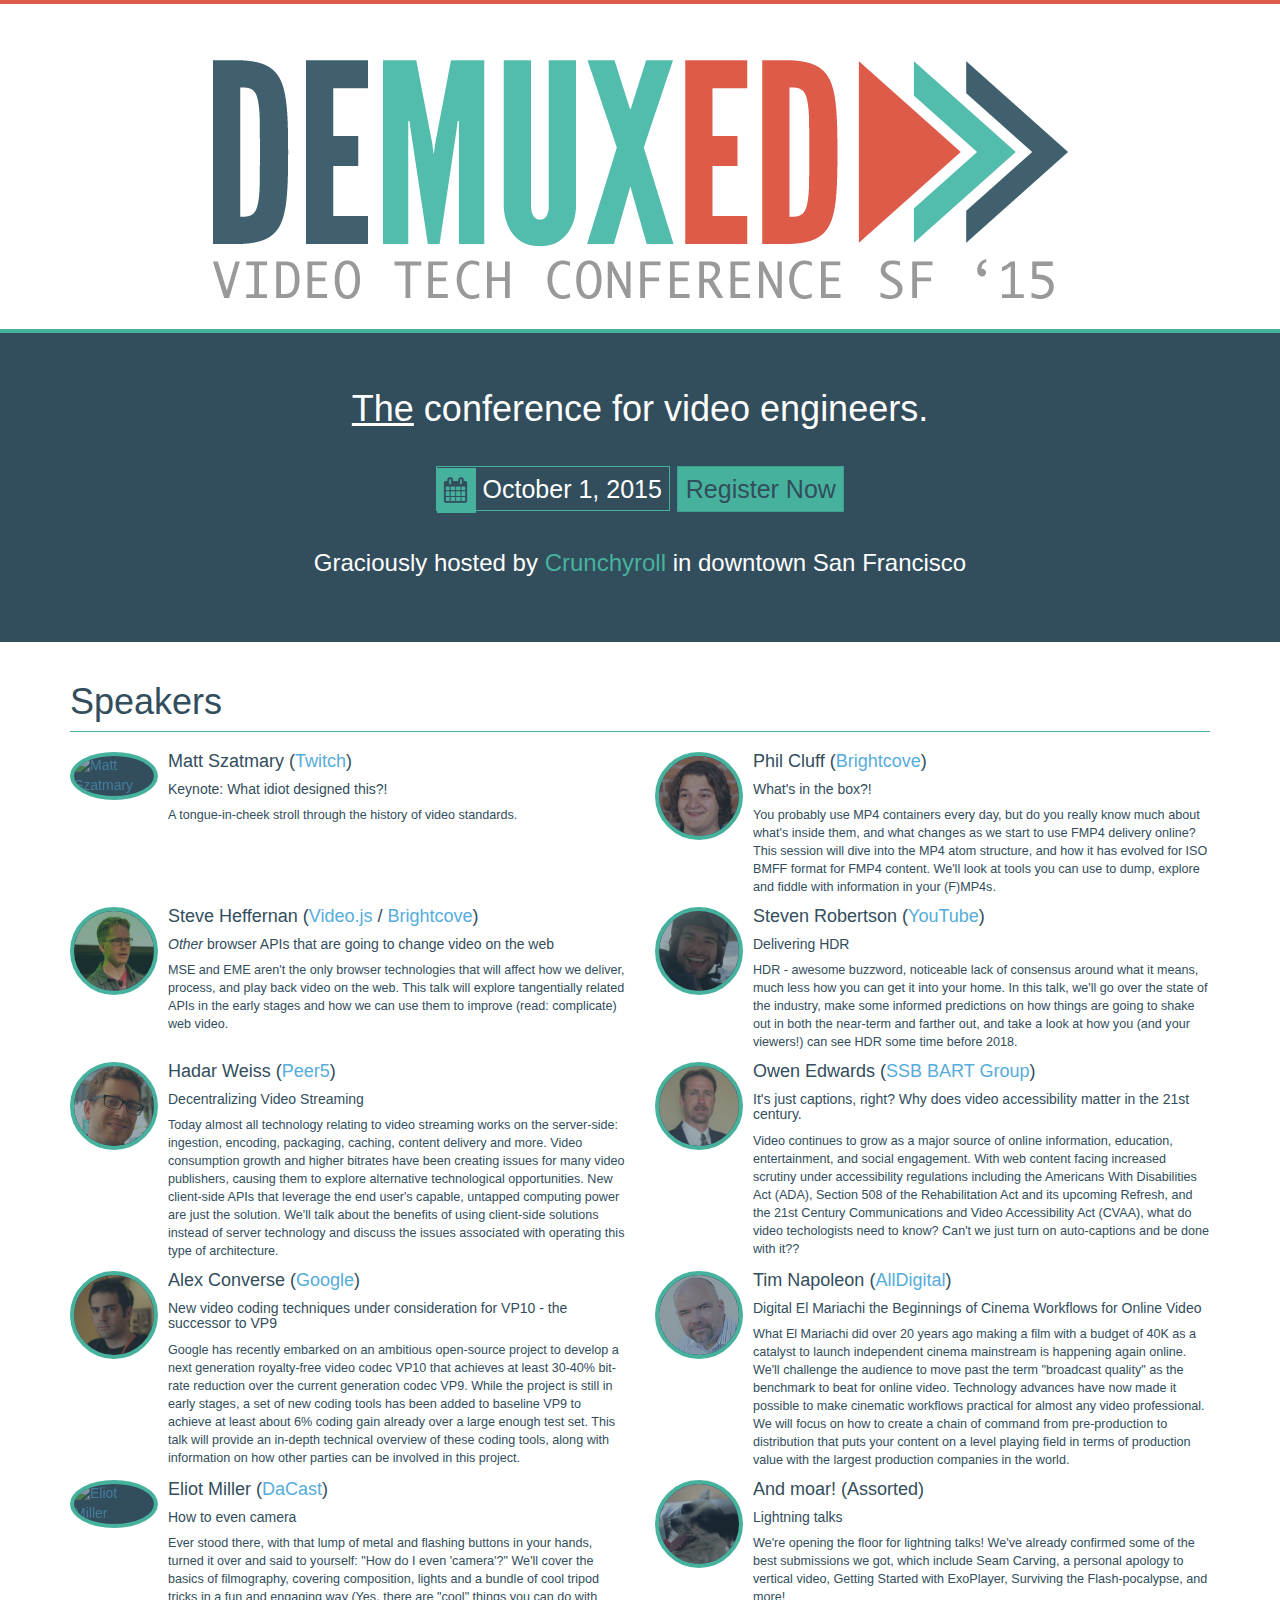
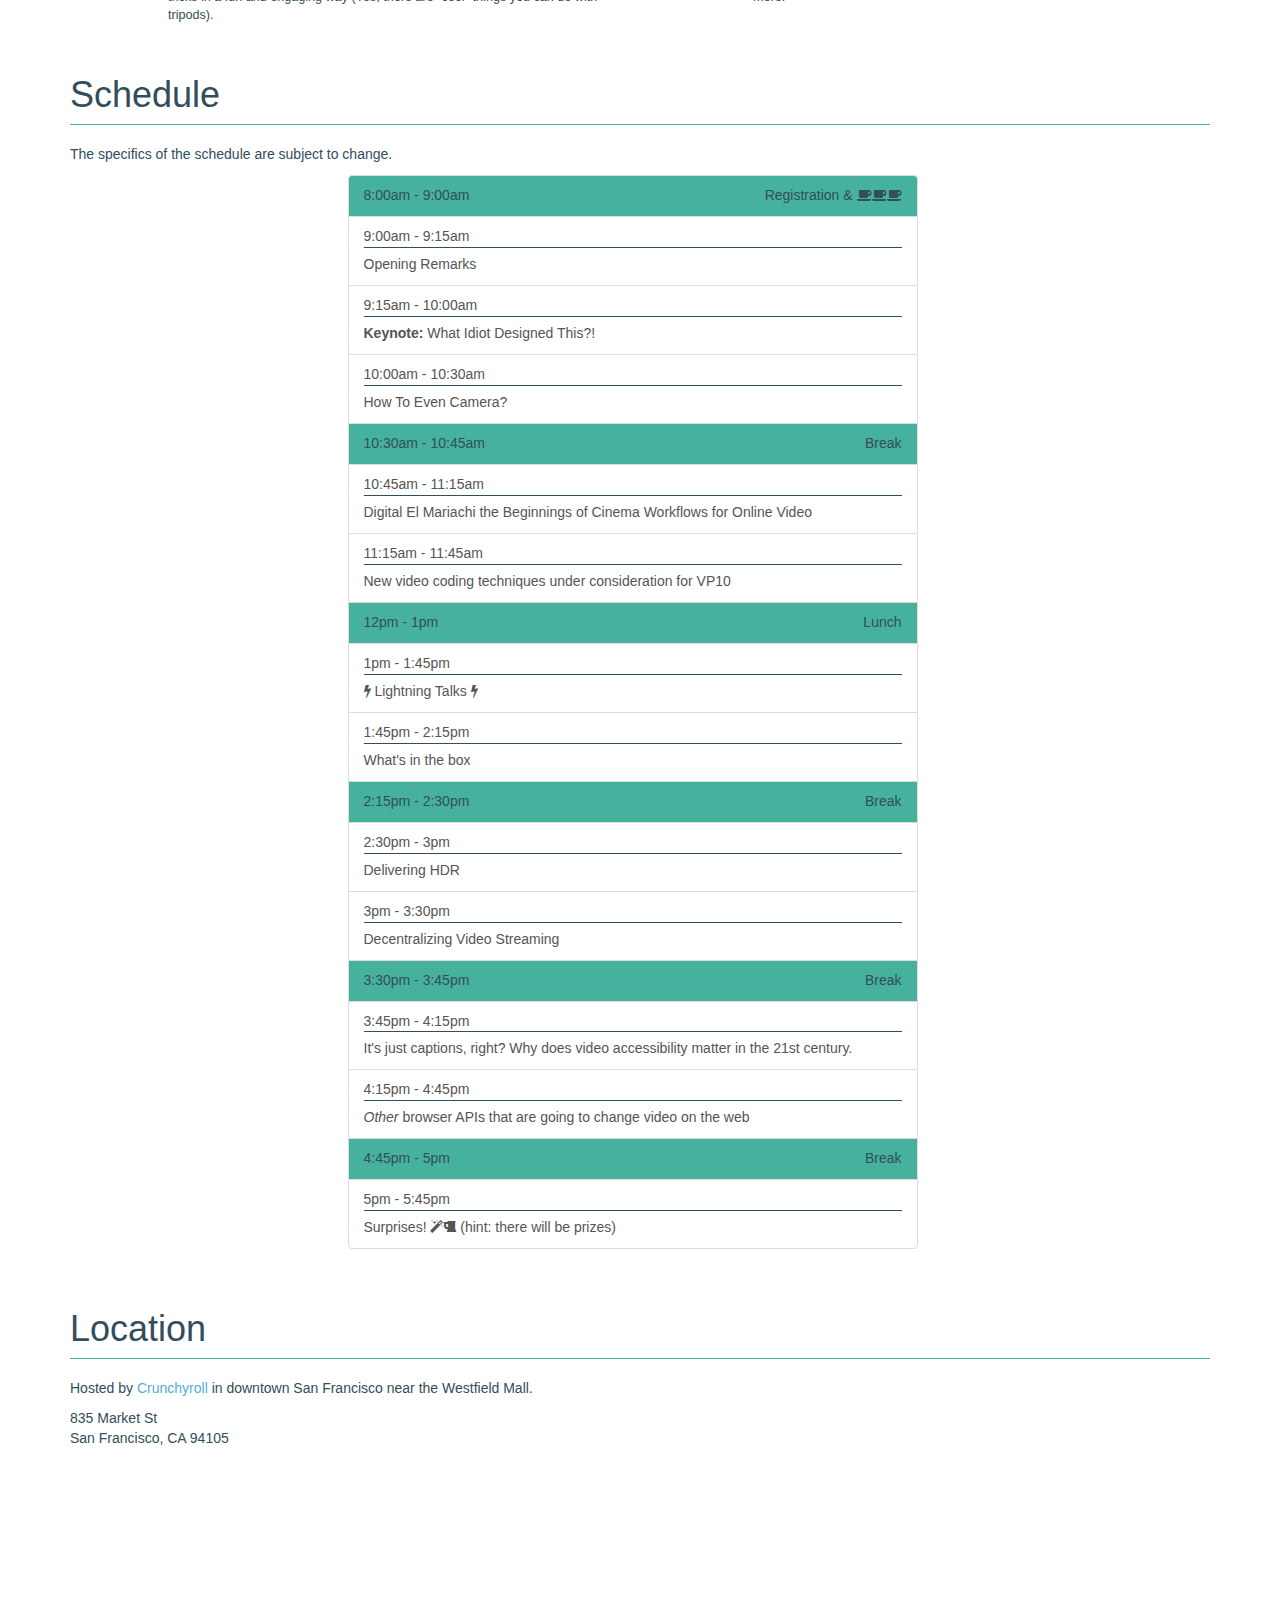
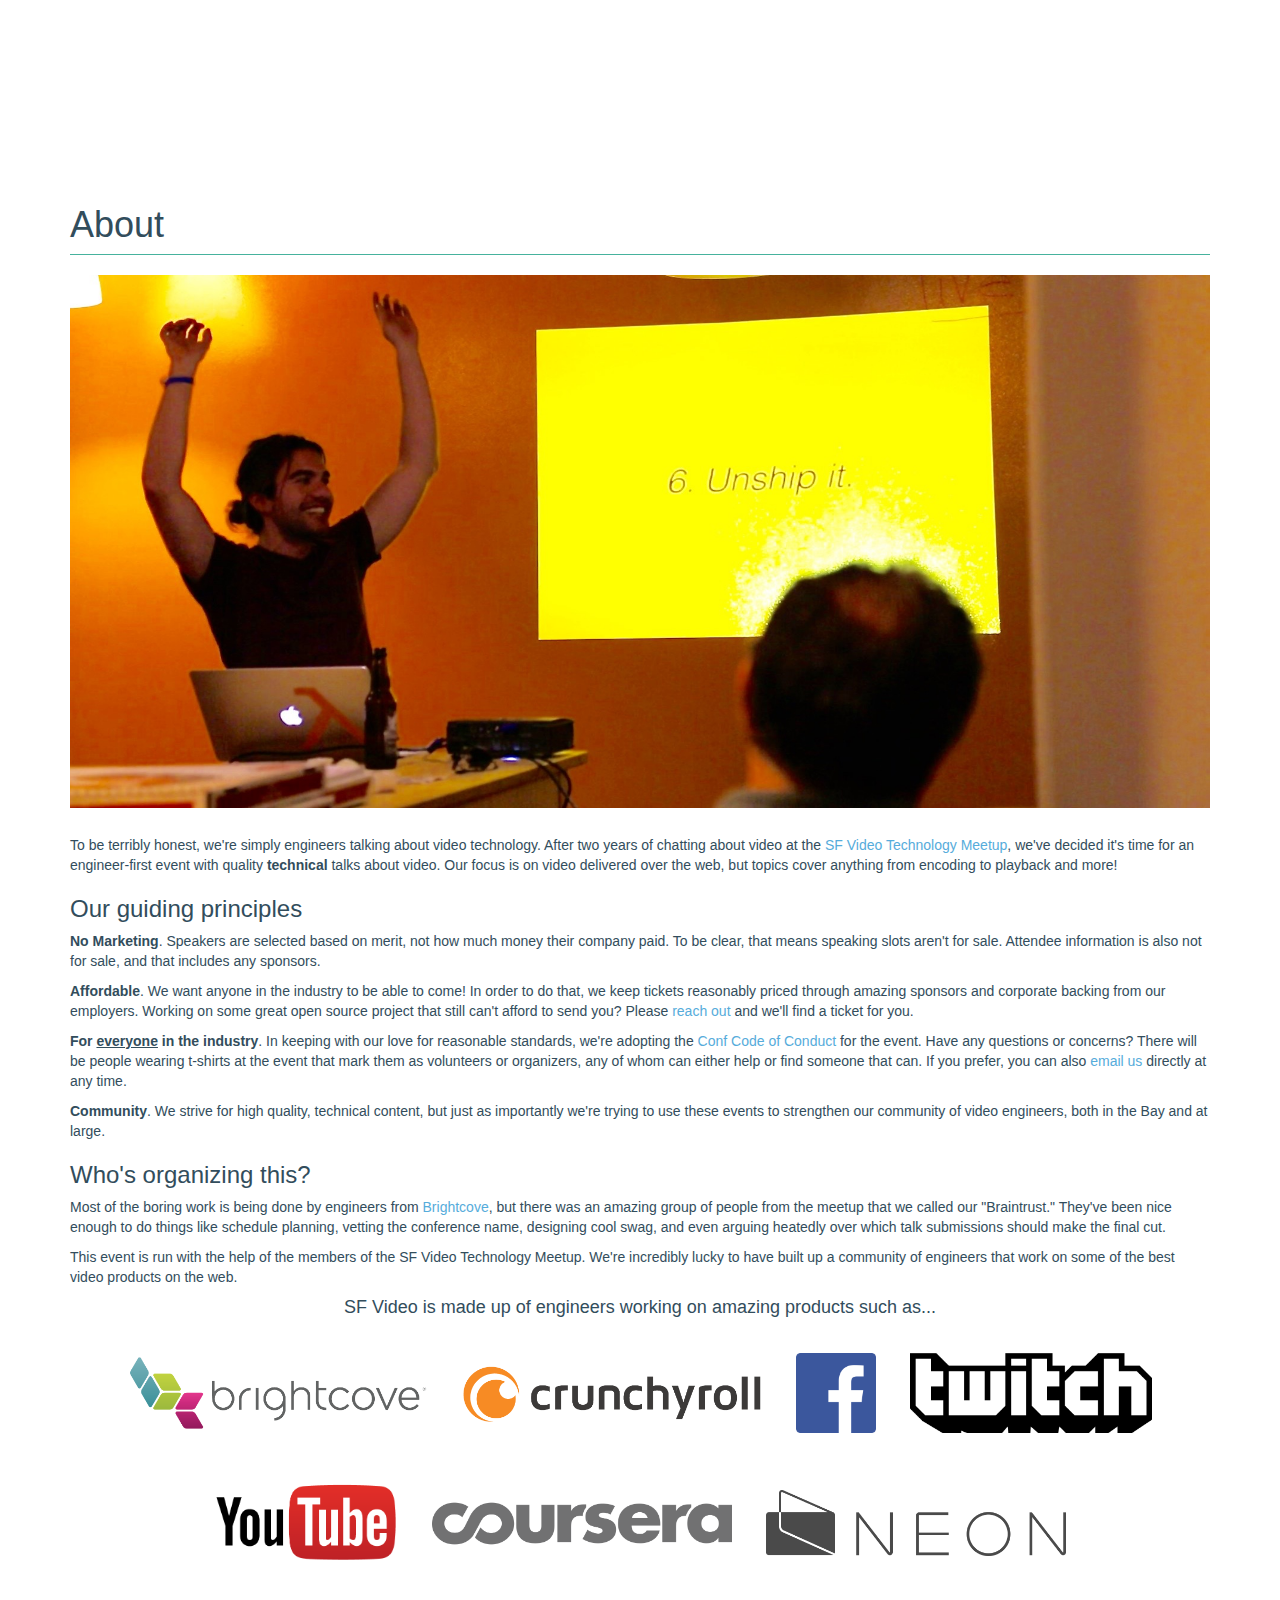
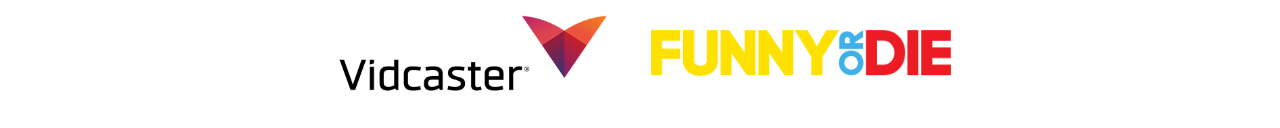
==== index.html @ fe765b7e "added a picture of Steve" ====
<!DOCTYPE html>
<html>
  <head>
    <title>Demuxed 2015</title>
    <meta name="viewport" content="width=device-width, initial-scale=1.0">
    <link rel="stylesheet" href="/css/main.css">
    <link rel="icon" type="image/png" href="/favicon.png">
  </head>
  <body>
    <header>
      <img src="/images/logo-big.png" class="logo" alt="Demuxed Logo">
    </header>

    <section class="register text-center">
  <h1><u>The</u> conference for video engineers.</h1>
  <h2>
    <span class="item-group"><i class="fa fa-calendar"></i> October 1, 2015</span>
    <a href="http://tickets.demuxed.com" parent="_blank" class="btn btn-success btn-lg">Register Now</a>
  </h2>
  <h3>Graciously hosted by <a href="http://crunchyroll.com" parent="_blank">Crunchyroll</a> in downtown San Francisco</h3>
</section>

<section id="speakers" class="container">
  <h1 class="page-header">Speakers</h1>

  <div class="row">
  <div class="col-lg-6">
    <div class="speaker media">
      <div class="media-left">
        <a href="https://twitter.com/MatthewSzatmary" class="speaker-img">
          <img class="media-object" src="http://www.gravatar.com/avatar/a561cd4d29738e18d9e565a6265d86ac" alt="Matt Szatmary">
        </a>
      </div>

      <div class="media-body">
        <h4 class="media-heading">Matt Szatmary (<a href="https://twitch.tv">Twitch</a>)</h4>
        <h5>Keynote: What idiot designed this?!</h5>
        <p>A tongue-in-cheek stroll through the history of video standards.</p>
      </div>
    </div>
  </div>

  <div class="col-lg-6">
    <div class="speaker media">
      <div class="media-left">
        <a href="https://twitter.com/geneticgenesis" class="speaker-img">
          <img class="media-object" src="/images/speakers/phil-cluff.jpg" alt="Phil Cluff">
        </a>
      </div>

      <div class="media-body">
        <h4 class="media-heading">Phil Cluff (<a href="https://brightcove.com">Brightcove</a>)</h4>
        <h5>What's in the box?!</h5>
        <p>You probably use MP4 containers every day, but do you really know much about what's inside them, and what changes as we start to use FMP4 delivery online? This session will dive into the MP4 atom structure, and how it has evolved for ISO BMFF format for FMP4 content. We'll look at tools you can use to dump, explore and fiddle with information in your (F)MP4s.</p>
      </div>
    </div>
  </div>
</div>

<div class="row">
  <div class="col-lg-6">
    <div class="speaker media">
      <div class="media-left">
        <a href="https://twitter.com/heff" class="speaker-img">
          <img class="media-object" src="/images/speakers/heff.jpg" width="80" height="auto" alt="Steve Heffernan">
        </a>
      </div>

      <div class="media-body">
        <h4 class="media-heading">Steve Heffernan (<a href="https://videojs.com">Video.js</a> / <a href="https://brightcove.com">Brightcove</a>)</h4>
        <h5><em>Other</em> browser APIs that are going to change video on the web</h5>
        <p>MSE and EME aren't the only browser technologies that will affect how we deliver, process, and play back video on the web. This talk will explore tangentially related APIs in the early stages and how we can use them to improve (read: complicate) web video.</p>
      </div>
    </div>
  </div>

  <div class="col-lg-6">
    <div class="speaker media">
      <div class="media-left">
        <a href="https://twitter.com/_srobertson" class="speaker-img">
          <img class="media-object" src="/images/speakers/steven-robertson.jpeg" width="80" height="auto" alt="Steve Robertson">
        </a>
      </div>

      <div class="media-body">
        <h4 class="media-heading">Steven Robertson (<a href="https://youtube.com">YouTube</a>)</h4>
        <h5>Delivering HDR</h5>
        <p>HDR - awesome buzzword, noticeable lack of consensus around what it means, much less how you can get it into your home. In this talk, we'll go over the state of the industry, make some informed predictions on how things are going to shake out in both the near-term and farther out, and take a look at how you (and your viewers!) can see HDR some time before 2018.</p>
      </div>
    </div>
  </div>
</div>

<div class="row">
  <div class="col-lg-6">
    <div class="speaker media">
      <div class="media-left">
        <a href="https://twitter.com/whadar" class="speaker-img">
          <img class="media-object" src="/images/speakers/hadar.png" width="80" height="auto" alt="Hadar Weiss">
        </a>
      </div>

      <div class="media-body">
        <h4 class="media-heading">Hadar Weiss (<a href="https://peer5.com">Peer5</a>)</h4>
        <h5>Decentralizing Video Streaming</h5>
        <p>Today almost all technology relating to video streaming works on the server-side: ingestion, encoding, packaging, caching, content delivery and more. Video consumption growth and higher bitrates have been creating issues for many video publishers, causing them to explore alternative technological opportunities. New client-side APIs that leverage the end user's capable, untapped computing power are just the solution. We'll talk about the benefits of using client-side solutions instead of server technology and discuss the issues associated with operating this type of architecture.</p>
      </div>
    </div>
  </div>

  <div class="col-lg-6">
    <div class="speaker media">
      <div class="media-left">
        <a href="#" class="speaker-img">
          <img class="media-object" src="/images/speakers/owen-edwards.jpg" width="80" height="auto" alt="Owen Edwards">
        </a>
      </div>

      <div class="media-body">
        <h4 class="media-heading">Owen Edwards (<a href="https://www.ssbbartgroup.com">SSB BART Group</a>)</h4>
        <h5>It's just captions, right? Why does video accessibility matter in the 21st century.</h5>
        <p>Video continues to grow as a major source of online information, education, entertainment, and social engagement. With web content facing increased scrutiny under accessibility regulations including the Americans With Disabilities Act (ADA), Section 508 of the Rehabilitation Act and its upcoming Refresh, and the 21st Century Communications and Video Accessibility Act (CVAA), what do video techologists need to know? Can't we just turn on auto-captions and be done with it??</p>
      </div>
    </div>
  </div>
</div>

<div class="row">
  <div class="col-lg-6">
    <div class="speaker media">
      <div class="media-left">
        <a href="https://twitter.com/spectralhole" class="speaker-img">
          <img class="media-object" src="/images/speakers/alex-converse.jpg" width="80" height="auto" alt="Alex Converse">
        </a>
      </div>

      <div class="media-body">
        <h4 class="media-heading">Alex Converse (<a href="https://dacast.com">Google</a>)</h4>
        <h5>New video coding techniques under consideration for VP10­ - the successor to VP9</h5>
        <p>Google has recently embarked on an ambitious open-source project to develop a next generation royalty-free video codec VP10 that achieves at least 30-40% bit-rate reduction over the current generation codec VP9. While the project is still in early stages, a set of new coding tools has been added to baseline VP9 to achieve at least about 6% coding gain already over a large enough test set. This talk will provide an in-depth technical overview of these coding tools, along with information on how other parties can be involved in this project.</p>
      </div>
    </div>
  </div>

  <div class="col-lg-6">
    <div class="speaker media">
      <div class="media-left">
        <a href="https://twitter.com/tnapoleon74" class="speaker-img">
          <img class="media-object" src="/images/speakers/tim-napolean.jpeg" width="80" height="auto" alt="Tim Napoleon">
        </a>
      </div>

      <div class="media-body">
        <h4 class="media-heading">Tim Napoleon (<a href="http://www.AllDigital.com" parent="_blank">AllDigital</a>)</h4>
        <h5>Digital El Mariachi the Beginnings of Cinema Workflows for Online Video</h5>
        <p>What El Mariachi did over 20 years ago making a film with a budget of 40K as a catalyst to launch independent cinema mainstream is happening again online. We'll challenge the audience to move past the term "broadcast quality" as the benchmark to beat for online video. Technology advances have now made it possible to make cinematic workflows practical for almost any video professional. We will focus on how to create a chain of command from pre-production to distribution that puts your content on a level playing field in terms of production value with the largest production companies in the world.</p>
      </div>
    </div>
  </div>
</div>

<div class="row">
  <div class="col-lg-6">
    <div class="speaker media">
      <div class="media-left">
        <a href="https://twitter.com/ToBeGosu_" class="speaker-img">
          <img class="media-object" src="http://www.gravatar.com/avatar/02a38167cd521ef1a96069dc17d67fa7" width="80" height="auto" alt="Eliot Miller">
        </a>
      </div>

      <div class="media-body">
        <h4 class="media-heading">Eliot Miller (<a href="https://dacast.com">DaCast</a>)</h4>
        <h5>How to even camera</h5>
        <p>Ever stood there, with that lump of metal and flashing buttons in your hands, turned it over and said to yourself: "How do I even 'camera'?" We'll cover the basics of filmography, covering composition, lights and a bundle of cool tripod tricks in a fun and engaging way (Yes, there are "cool" things you can do with tripods).</p>
      </div>
    </div>
  </div>

  <div class="col-lg-6">
    <div class="speaker media">
      <div class="media-left">
        <a href="#" class="speaker-img">
          <img class="media-object" src="/images/speakers/puppy.jpg" width="80" height="auto" alt="Assorted Speakers">
        </a>
      </div>

      <div class="media-body">
        <h4 class="media-heading">And moar! (Assorted)</h4>
        <h5>Lightning talks</h5>
        <p>We're opening the floor for lightning talks! We've already confirmed some of the best submissions we got, which include Seam Carving, a personal apology to vertical video, Getting Started with ExoPlayer, Surviving the Flash-pocalypse, and more!</p>
      </div>
    </div>
  </div>
</div>

</section>

<section id="schedule" class="container">
  <h1 class="page-header">Schedule</h1>
  <p>The specifics of the schedule are subject to change.</p>

  <div class="row">
  <div class="col-md-offset-3 col-md-6 list-group track-schedule">
    <a href="#" class="list-group-item break">
      8:00am - 9:00am <span class="pull-right">Registration &amp; <i class="fa fa-coffee"></i><i class="fa fa-coffee"></i><i class="fa fa-coffee"></i>
    </span></a>
    <a href="#" class="list-group-item">
      <span class="list-header">9:00am - 9:15am</span>
      Opening Remarks
    </a>
    <a href="#" class="list-group-item">
      <span class="list-header">9:15am - 10:00am</span>
      <strong>Keynote:</strong> What Idiot Designed This?!
    </a>
    <a href="#" class="list-group-item">
      <span class="list-header">10:00am - 10:30am</span>
      How To Even Camera?
    </a>
    <a href="#" class="list-group-item break">
      10:30am - 10:45am <span class="pull-right">Break</span>
    </a>
    <a href="#" class="list-group-item">
      <span class="list-header">10:45am - 11:15am</span>
      Digital El Mariachi the Beginnings of Cinema Workflows for Online Video
    </a>
    <a href="#" class="list-group-item">
      <span class="list-header">11:15am - 11:45am</span>
      New video coding techniques under consideration for VP10
    </a>

    <a href="#" class="list-group-item break">
      12pm - 1pm <span class="pull-right">Lunch</span>
    </a>

    <a href="#" class="list-group-item">
      <span class="list-header">1pm - 1:45pm</span>
      <i class="fa fa-bolt"></i> Lightning Talks <i class="fa fa-bolt"></i>
    </a>
    <a href="#" class="list-group-item">
      <span class="list-header">1:45pm - 2:15pm</span>
      What's in the box
    </a>

    <a href="#" class="list-group-item break">
      2:15pm - 2:30pm <span class="pull-right">Break</span>
    </a>

    <a href="#" class="list-group-item">
      <span class="list-header">2:30pm - 3pm</span>
      Delivering HDR
    </a>
    <a href="#" class="list-group-item">
      <span class="list-header">3pm - 3:30pm</span>
      Decentralizing Video Streaming
    </a>

    <a href="#" class="list-group-item break">
      3:30pm - 3:45pm <span class="pull-right">Break</span>
    </a>

    <a href="#" class="list-group-item">
      <span class="list-header">3:45pm - 4:15pm</span>
      It's just captions, right? Why does video accessibility matter in the 21st century.
    </a>
    <a href="#" class="list-group-item">
      <span class="list-header">4:15pm - 4:45pm</span>
      <em>Other</em> browser APIs that are going to change video on the web
    </a>

    <a href="#" class="list-group-item break">
      4:45pm - 5pm <span class="pull-right">Break</span>
    </a>

    <a href="#" class="list-group-item">
      <span class="list-header">5pm - 5:45pm</span>
      Surprises! <i class="fa fa-magic"></i><i class="fa fa-beer"></i> (hint: there will be prizes)
    </a>
  </div>
</div>

</section>

<section id="location" class="container">
  <h1 class="page-header">Location</h1>

  <p>Hosted by <a href="http://crunchyroll.com" parent="_blank">Crunchyroll</a> in downtown San Francisco near the Westfield Mall.</p>

  <p>
    835 Market St<br>
    San Francisco, CA 94105
  </p>

  <iframe src="https://www.google.com/maps/embed?pb=!1m18!1m12!1m3!1d1576.6070301129669!2d-122.40650880000001!3d37.78502290000001!2m3!1f0!2f0!3f0!3m2!1i1024!2i768!4f13.1!3m3!1m2!1s0x808580860f9329c5%3A0xcae9793af1a4c580!2s835+Market+St%2C+San+Francisco%2C+CA+94103!5e0!3m2!1sen!2sus!4v1438547604126" width="100%" height="300" frameborder="0" style="border:0" allowfullscreen></iframe>
</section>

<section id="about" class="container">
  <h1 class="page-header">About</h1>
	<img src="images/steve-talk.jpg" style="width: 100%; margin-bottom: 2em">
  <p>
    To be terribly honest, we're simply engineers talking about video technology. After two years of chatting about video at the
    <a href="http://sfvideo.org" parent="_blank">SF Video Technology Meetup</a>, we've decided it's time for an engineer-first
    event with quality <strong>technical</strong> talks about video. Our focus is on video delivered over the web, but topics
    cover anything from encoding to playback and more!
  </p>

  <h3>Our guiding principles</h3>
  <p>
    <strong>No Marketing</strong>. Speakers are selected based on merit, not how much money their company paid. To be clear, that means speaking slots aren't
    for sale. Attendee information is also not for sale, and that includes any sponsors.
  </p>

  <p>
    <strong>Affordable</strong>. We want anyone in the industry to be able to come! In order to do that, we keep tickets reasonably priced through amazing
    sponsors and corporate backing from our employers. Working on some great open source project that still can't afford to send you?
    Please <a href="mailto:sfvidtech@gmail.com">reach out</a> and we'll find a ticket for you.
  </p>

  <p>
    <strong>For <u>everyone</u> in the industry</strong>. In keeping with our love for reasonable standards, we're adopting the
    <a href="http://confcodeofconduct.com/" parent="_blank">Conf Code of Conduct</a> for the event. Have any questions or concerns? There will be people wearing t-shirts at the event that mark them as
    volunteers or organizers, any of whom can either help or find someone that can. If you prefer, you can also <a href="mailto:info@demuxed.com">email us</a> directly at any time.
  </p>

  <p>
    <strong>Community</strong>. We strive for high quality, technical content, but just as importantly we're trying to use these
    events to strengthen our community of video engineers, both in the Bay and at large.
  </p>

  <h3>Who's organizing this?</h3>
  <p>
    Most of the boring work is being done by engineers from <a href="http://brightcove.com" parent="_blank">Brightcove</a>, but there was an amazing group of people
    from the meetup that we called our "Braintrust." They've been nice enough to do things like schedule planning, vetting the conference name, designing cool swag,
    and even arguing heatedly over which talk submissions should make the final cut.
  </p>

  <p>
    This event is run with the help of the members of the SF Video Technology Meetup. We're incredibly lucky to have built up a community of engineers
    that work on some of the best video products on the web.

    <h4 class="text-center">SF Video is made up of engineers working on amazing products such as...</h4>

    <ul class="contributor-logos">
  <li><a href="http://www.brightcove.com" parent="_blank"><img src="/images/brightcove.png" alt="Brightcove"></a></li>
  <li><a href="http://www.crunchyroll.com" parent="_blank"><img src="/images/crunchyroll.png" alt="Crunchyroll"></a></li>
  <li><a href="http://www.facebook.com" parent="_blank"><img src="/images/facebook.png" alt="Facebook"></a></li>
  <li><a href="http://www.twitch.tv" parent="_blank"><img src="/images/twitch.png" alt="Twitch"></a></li>
  <li><a href="http://www.youtube.com" parent="_blank"><img src="/images/youtube.png" alt="YouTube"></a></li>
  <li><a href="http://www.coursera.org" parent="_blank"><img src="/images/coursera.png" alt="Coursera"></a></li>
  <li><a href="http://www.neon-lab.com" parent="_blank"><img src="/images/neon.png" alt="Neon"></a></li>
  <li><a href="http://www.vidcaster.com" parent="_blank"><img src="/images/vidcaster.png" alt="Vidcaster"></a></li>
  <li><a href="http://www.funnyordie.com" parent="_blank"><img src="/images/funnyordie.png" alt="FunnyOrDie"></a></li>
</ul>

  </p>
</section>

    <footer></footer>

    <script src="/js/app.js"></script>
    <script>
      (function(i,s,o,g,r,a,m){i['GoogleAnalyticsObject']=r;i[r]=i[r]||function(){
      (i[r].q=i[r].q||[]).push(arguments)},i[r].l=1*new Date();a=s.createElement(o),
      m=s.getElementsByTagName(o)[0];a.async=1;a.src=g;m.parentNode.insertBefore(a,m)
      })(window,document,'script','//www.google-analytics.com/analytics.js','ga');

      ga('create', 'UA-65945120-1', 'auto');
      ga('send', 'pageview');
    </script>
  </body>
</html>
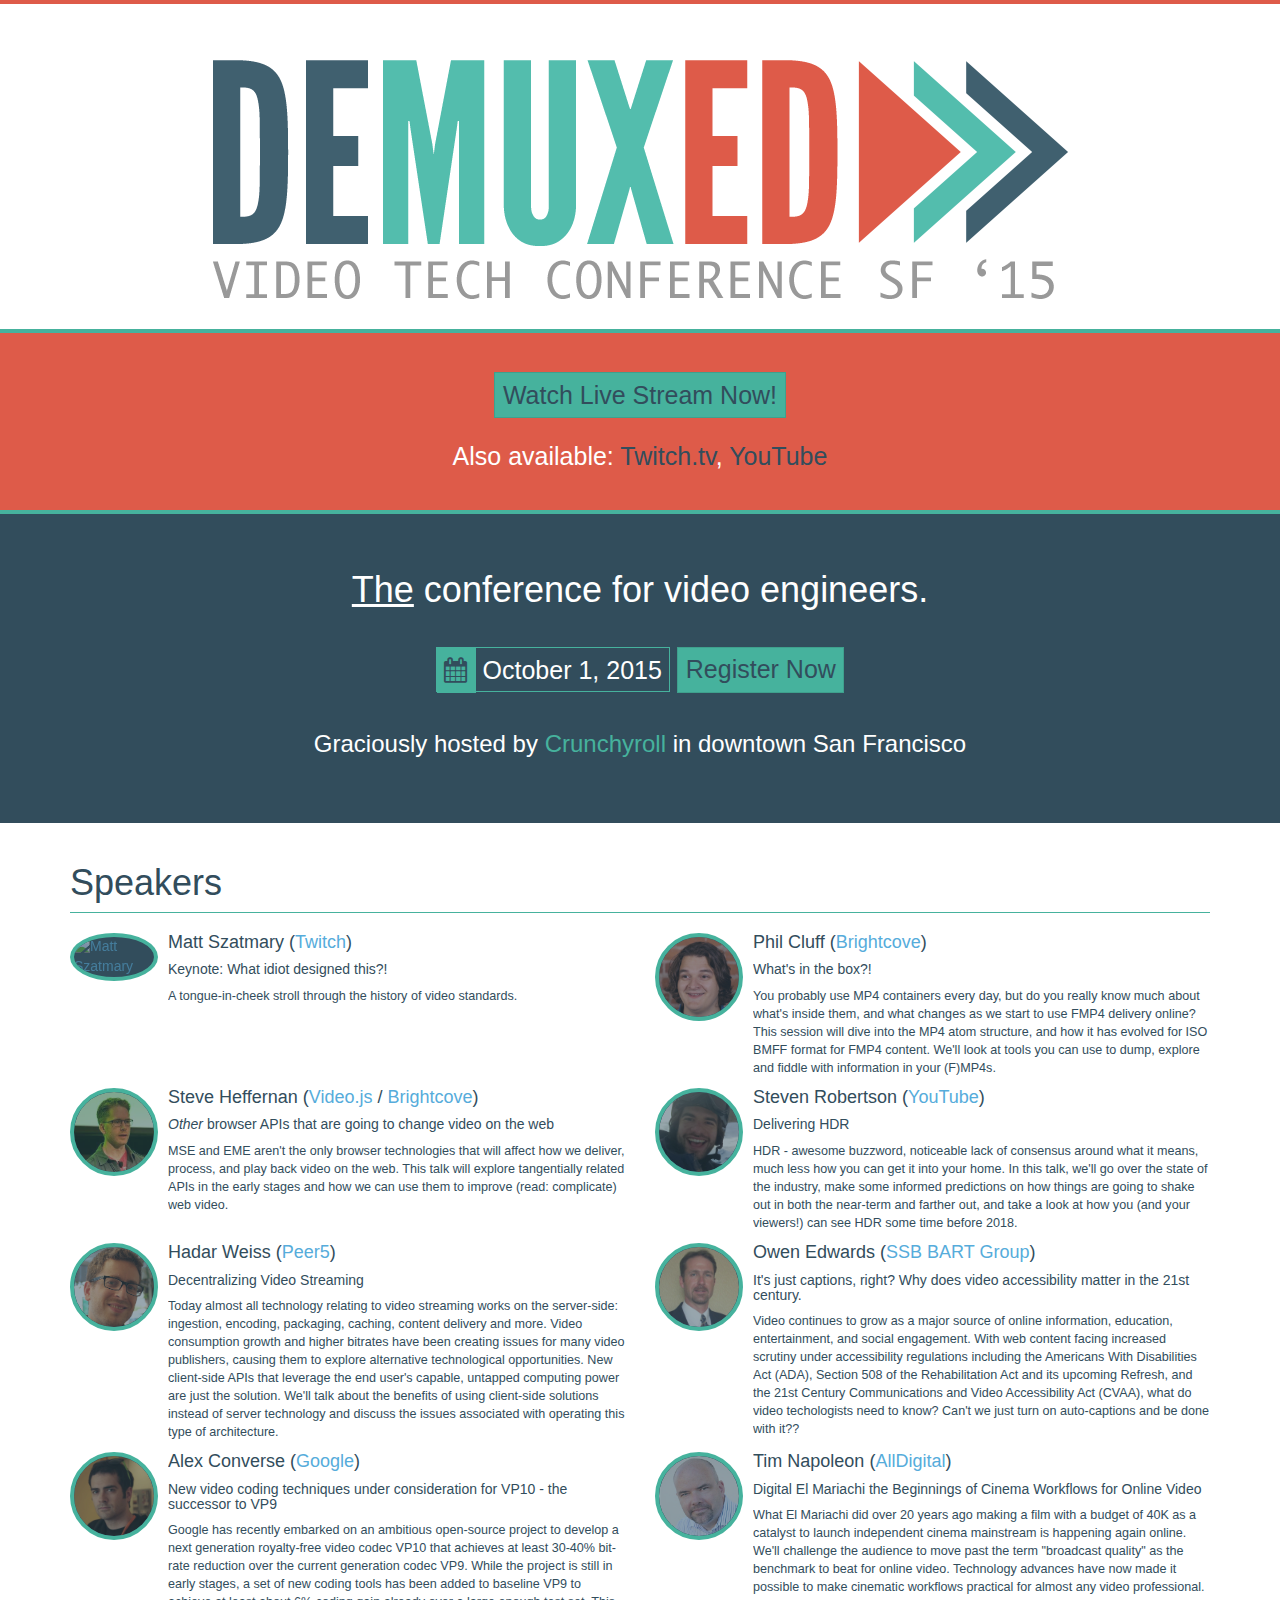
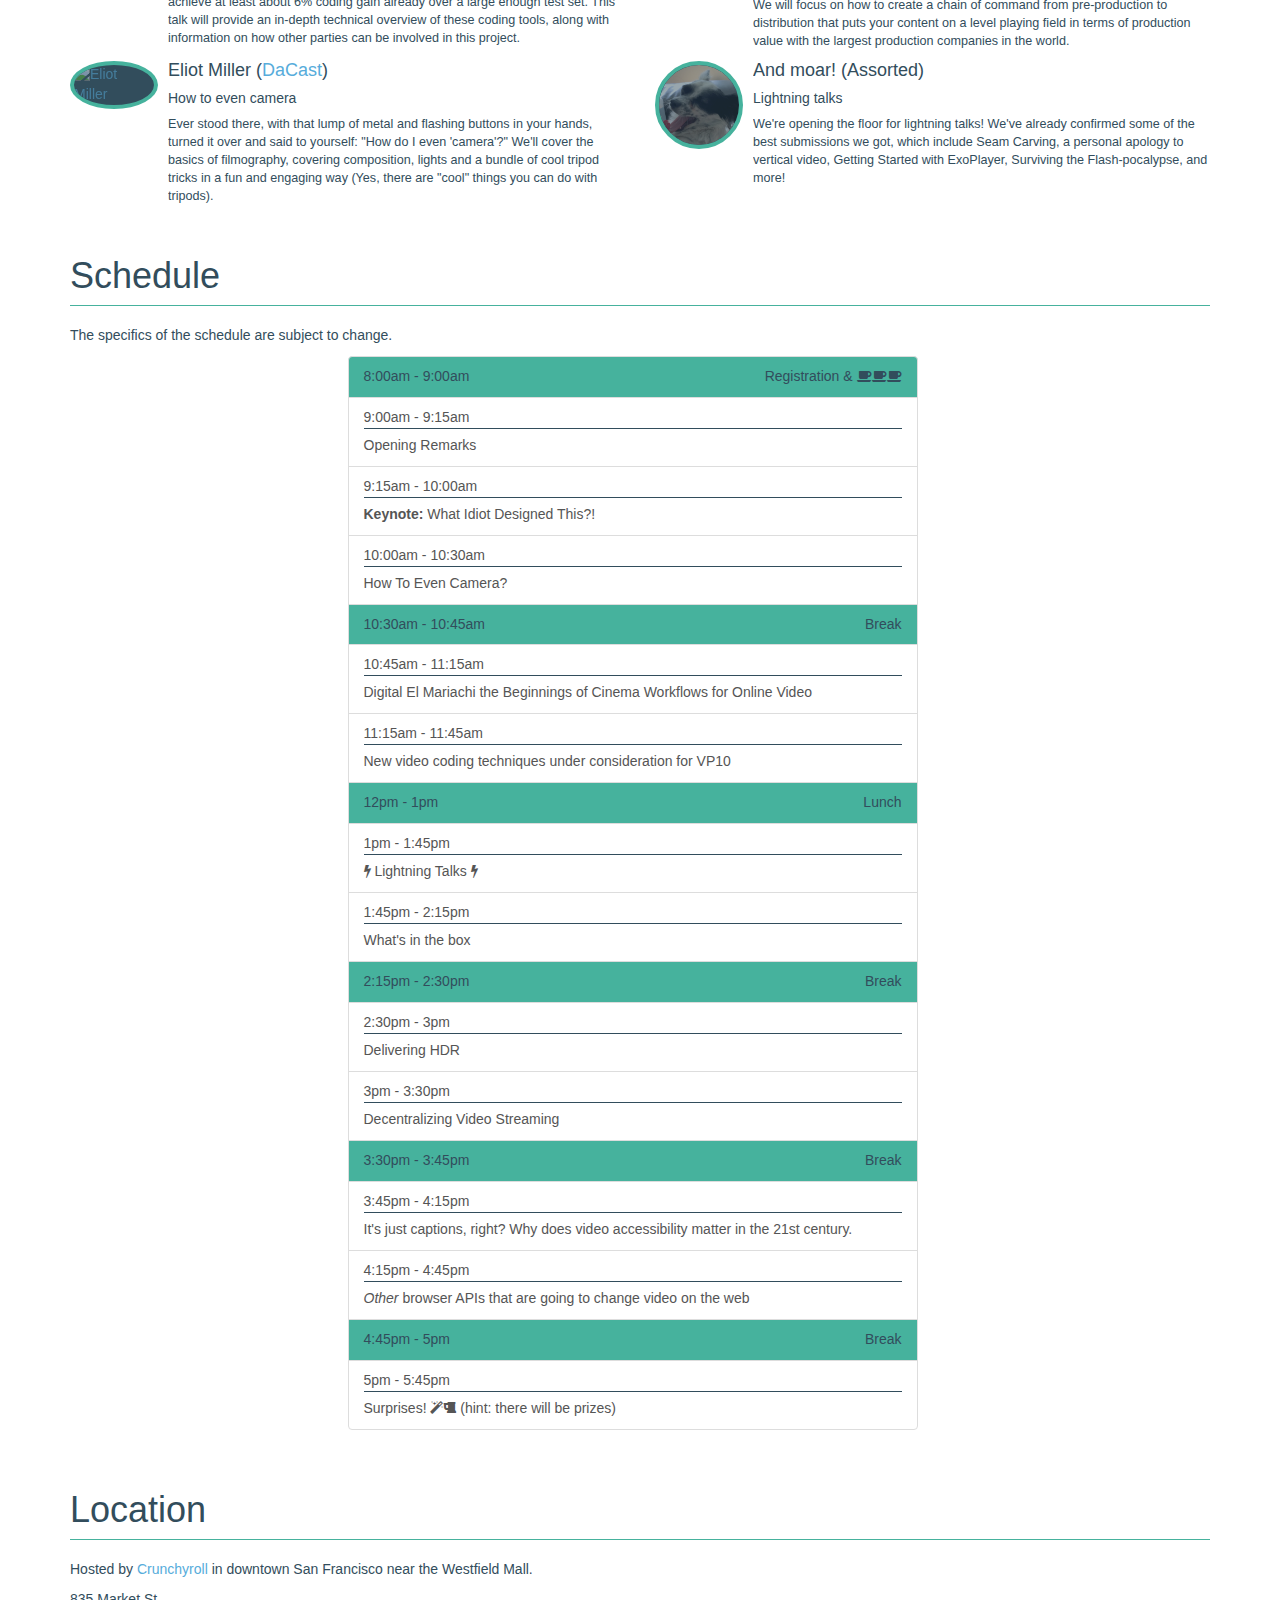
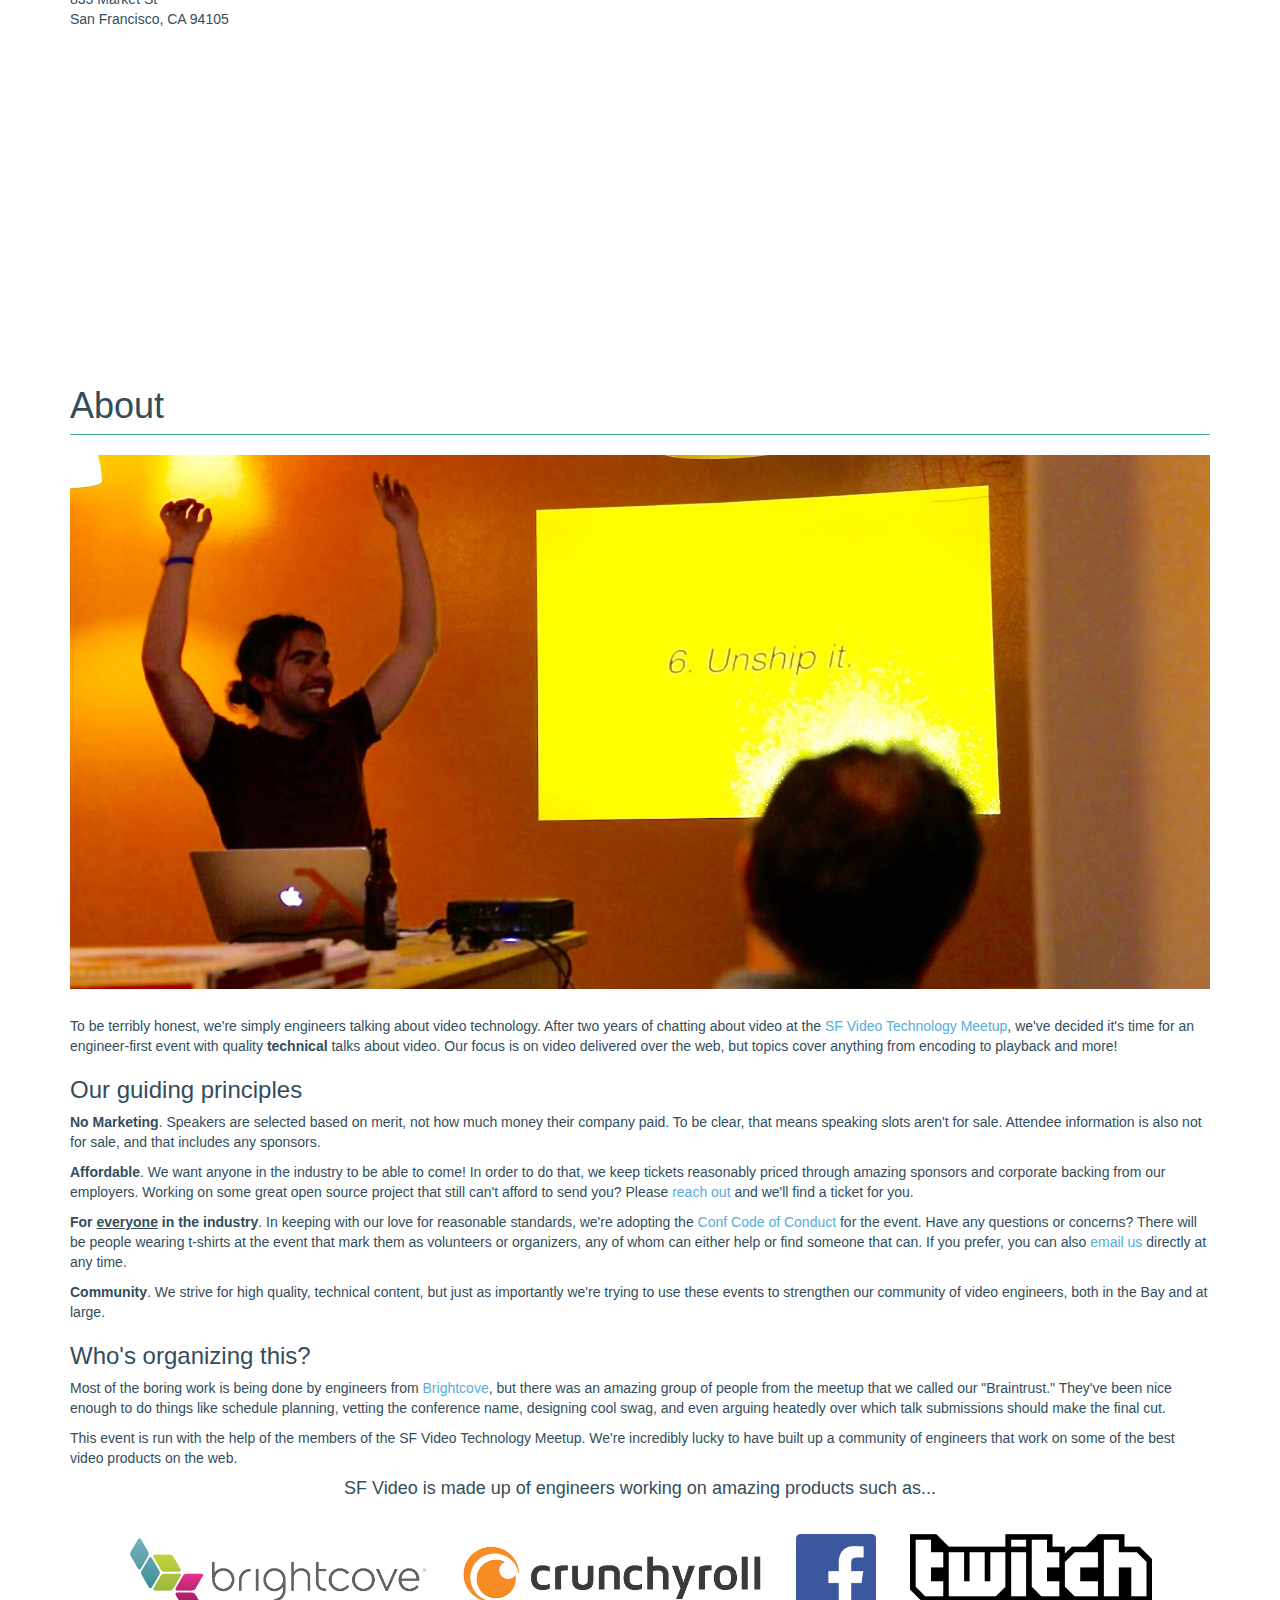
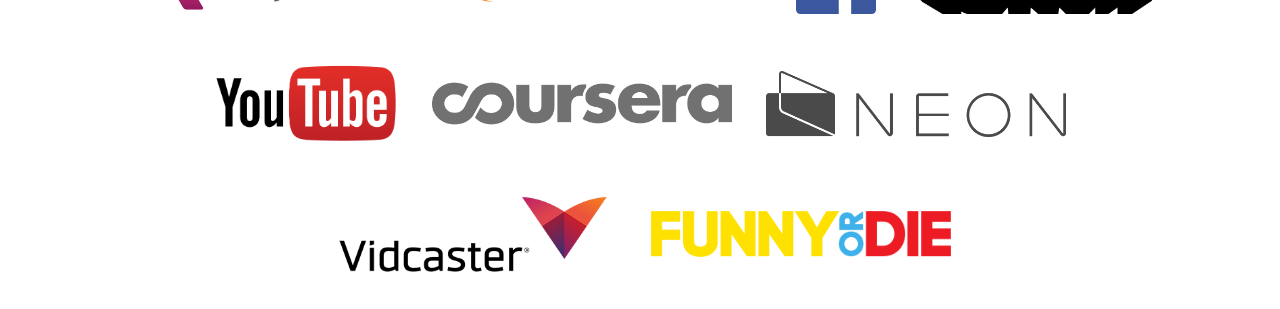
==== commit 884f15b8: "built site" ====
--- a/index.html
+++ b/index.html
@@ -3,6 +3,7 @@
   <head>
     <title>Demuxed 2015</title>
     <meta name="viewport" content="width=device-width, initial-scale=1.0">
+    <meta charset="utf-8">
     <link rel="stylesheet" href="/css/main.css">
     <link rel="icon" type="image/png" href="/favicon.png">
   </head>
@@ -11,7 +12,17 @@
       <img src="/images/logo-big.png" class="logo" alt="Demuxed Logo">
     </header>
 
-    <section class="register text-center">
+    <section class="live text-center hidden">
+  <h2>
+    <a href="live.html" parent="_blank" class="btn btn-success btn-lg">Watch Live Stream Now!</a>
+  </h2>
+  <h2>
+    Also available: <a href="https://twitch.tv/demuxed" parent="_blank" class="link">Twitch.tv</a>, <a href="youtube.com" parent="_blank" class="link">YouTube</a>
+  </h2>
+</section>
+
+
+<section class="register text-center">
   <h1><u>The</u> conference for video engineers.</h1>
   <h2>
     <span class="item-group"><i class="fa fa-calendar"></i> October 1, 2015</span>
@@ -135,7 +146,7 @@
       </div>
 
       <div class="media-body">
-        <h4 class="media-heading">Alex Converse (<a href="https://dacast.com">Google</a>)</h4>
+        <h4 class="media-heading">Alex Converse (<a href="https://google.com">Google</a>)</h4>
         <h5>New video coding techniques under consideration for VP10­ - the successor to VP9</h5>
         <p>Google has recently embarked on an ambitious open-source project to develop a next generation royalty-free video codec VP10 that achieves at least 30-40% bit-rate reduction over the current generation codec VP9. While the project is still in early stages, a set of new coding tools has been added to baseline VP9 to achieve at least about 6% coding gain already over a large enough test set. This talk will provide an in-depth technical overview of these coding tools, along with information on how other parties can be involved in this project.</p>
       </div>
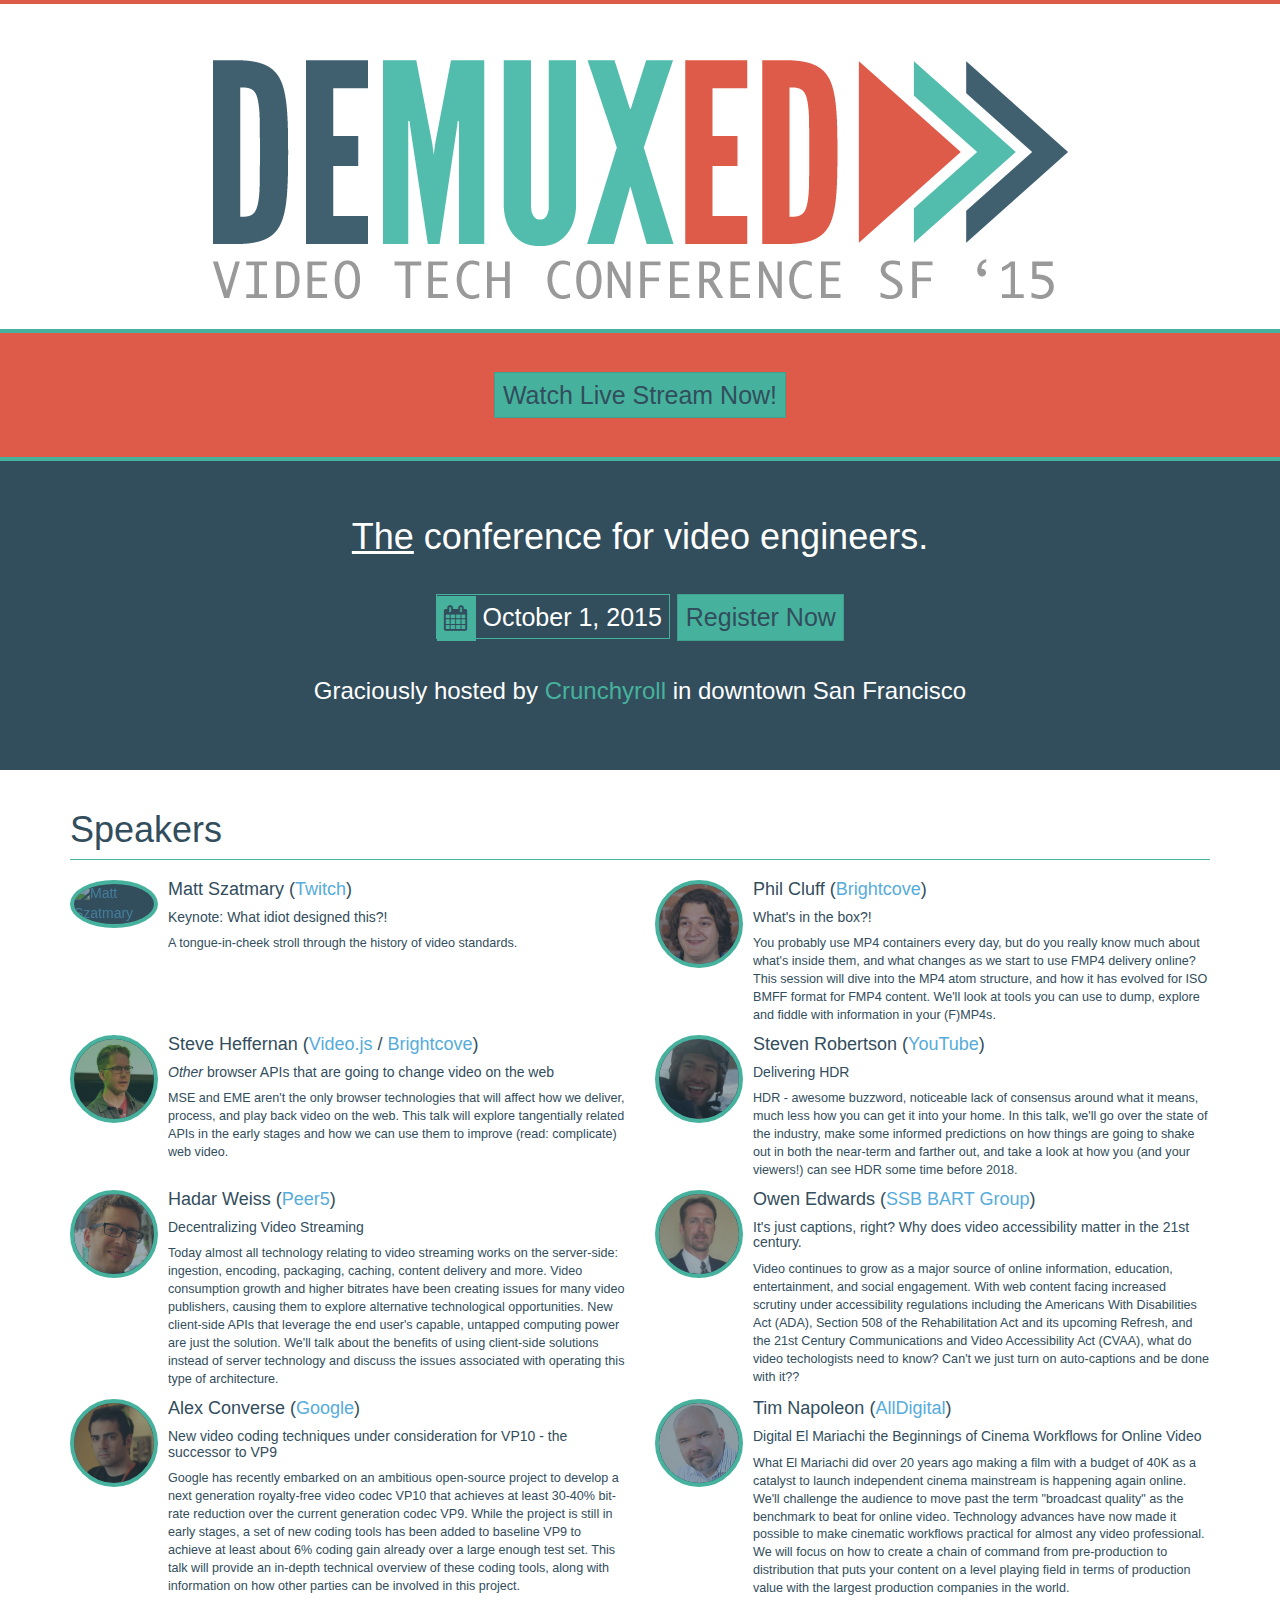
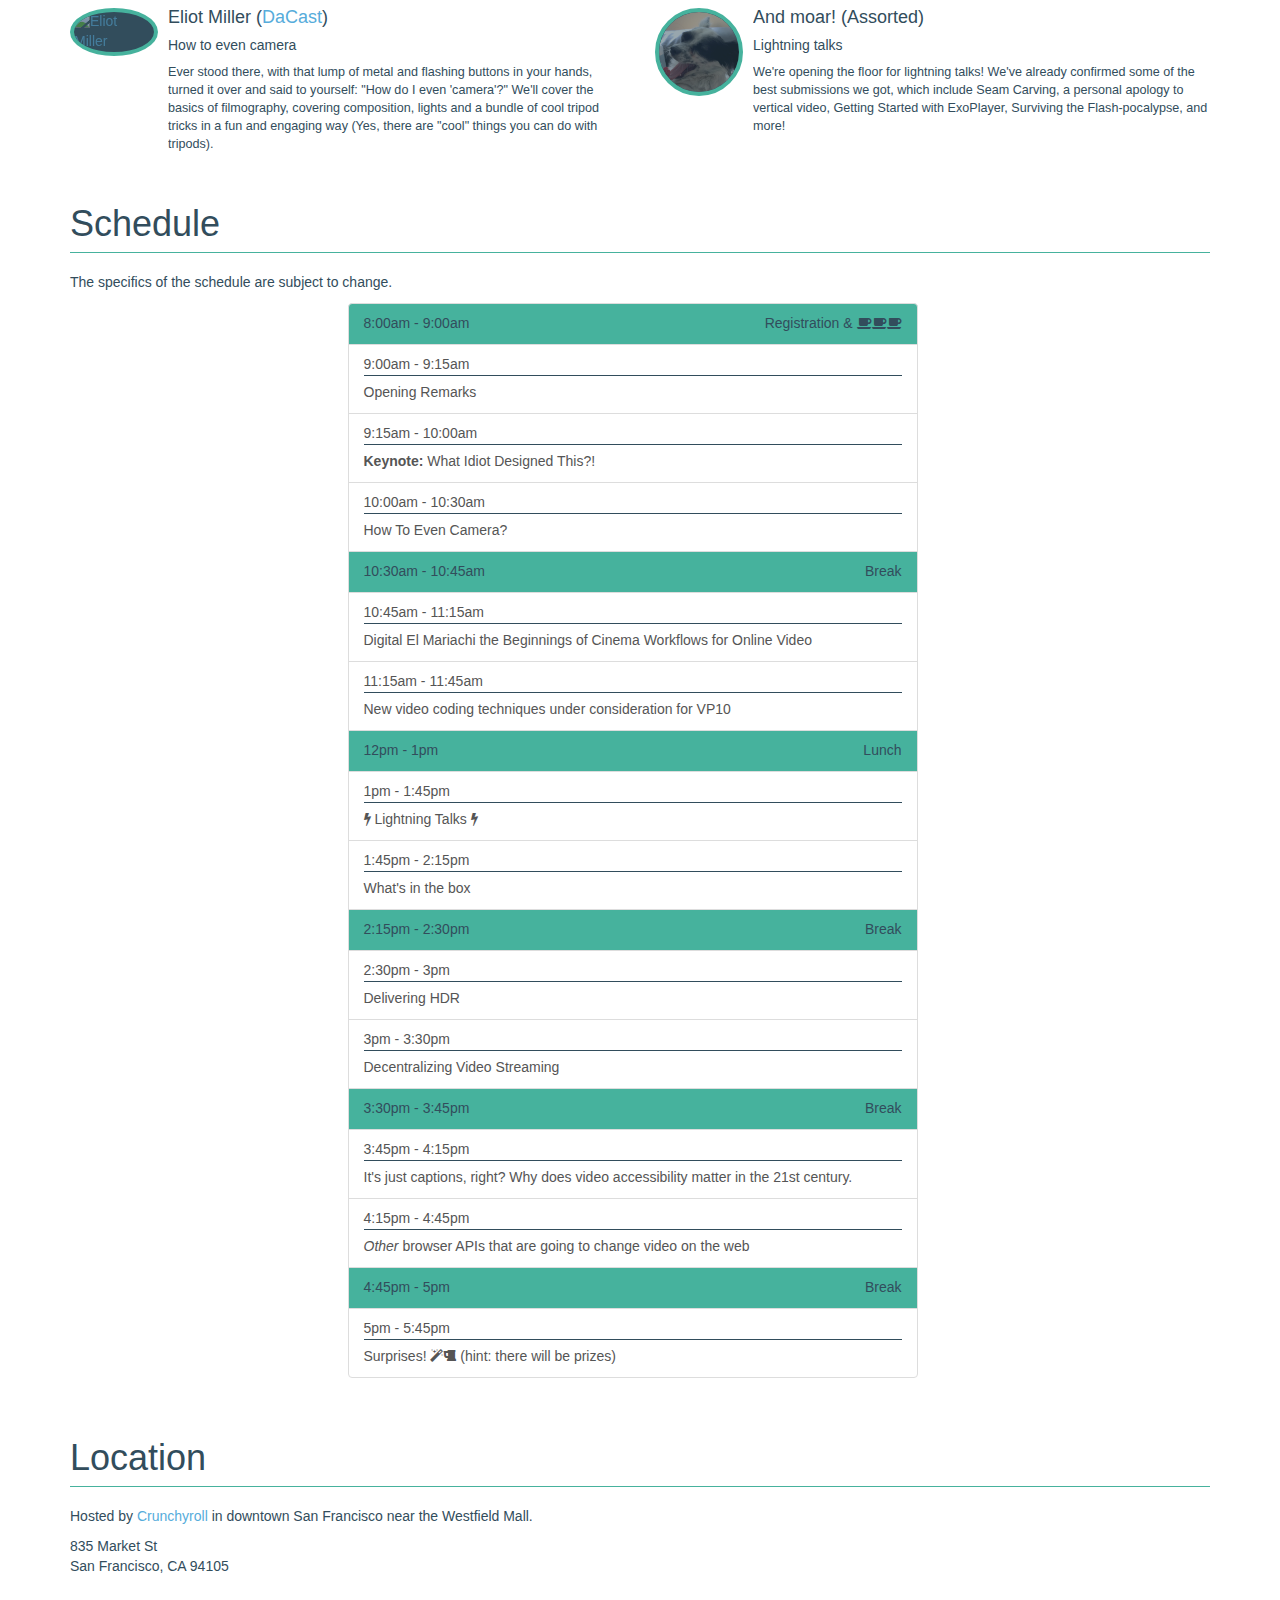
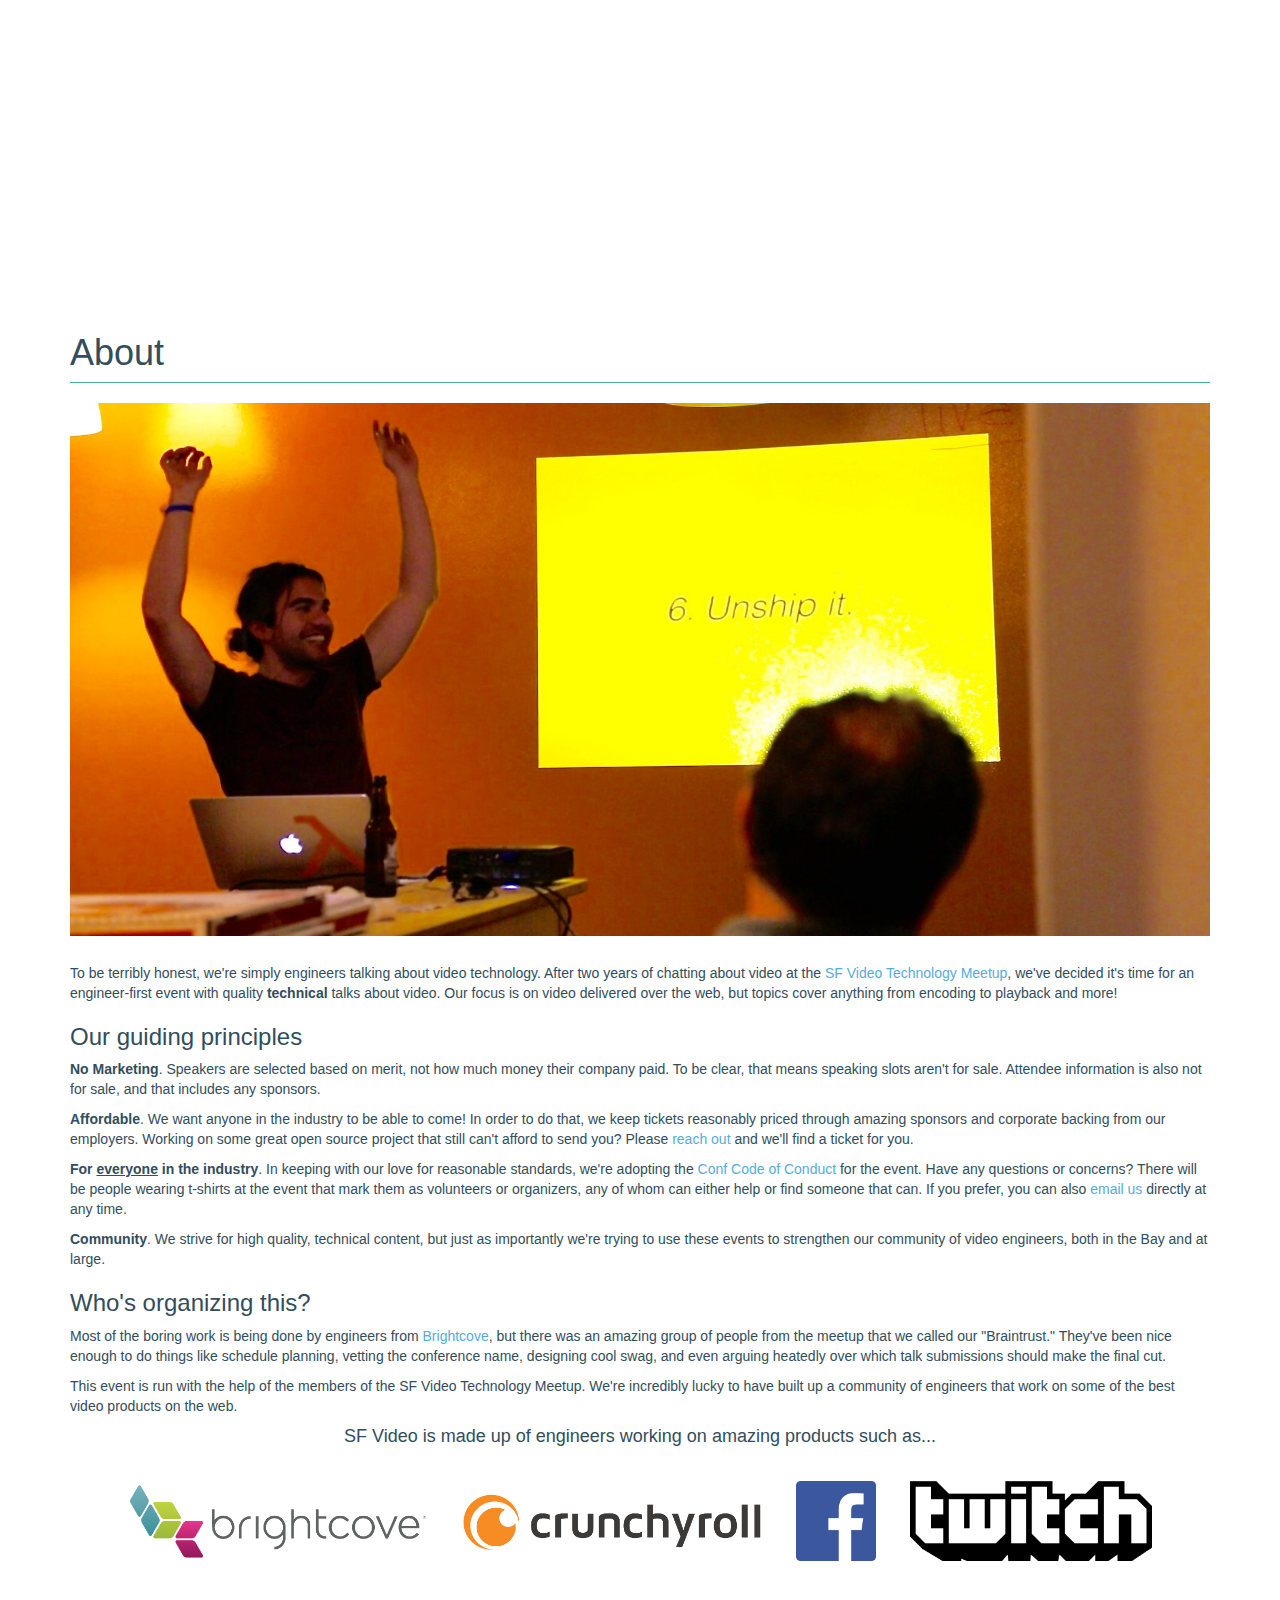
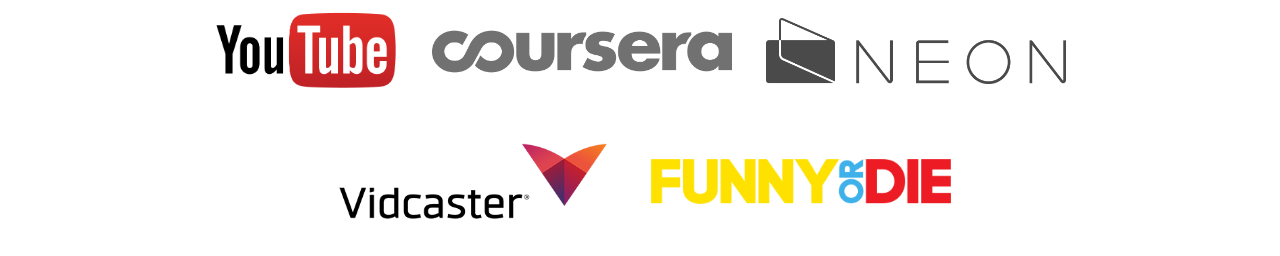
==== commit 3f8e391a: "compiled" ====
--- a/index.html
+++ b/index.html
@@ -16,9 +16,6 @@
   <h2>
     <a href="live.html" parent="_blank" class="btn btn-success btn-lg">Watch Live Stream Now!</a>
   </h2>
-  <h2>
-    Also available: <a href="https://twitch.tv/demuxed" parent="_blank" class="link">Twitch.tv</a>, <a href="youtube.com" parent="_blank" class="link">YouTube</a>
-  </h2>
 </section>
 
 
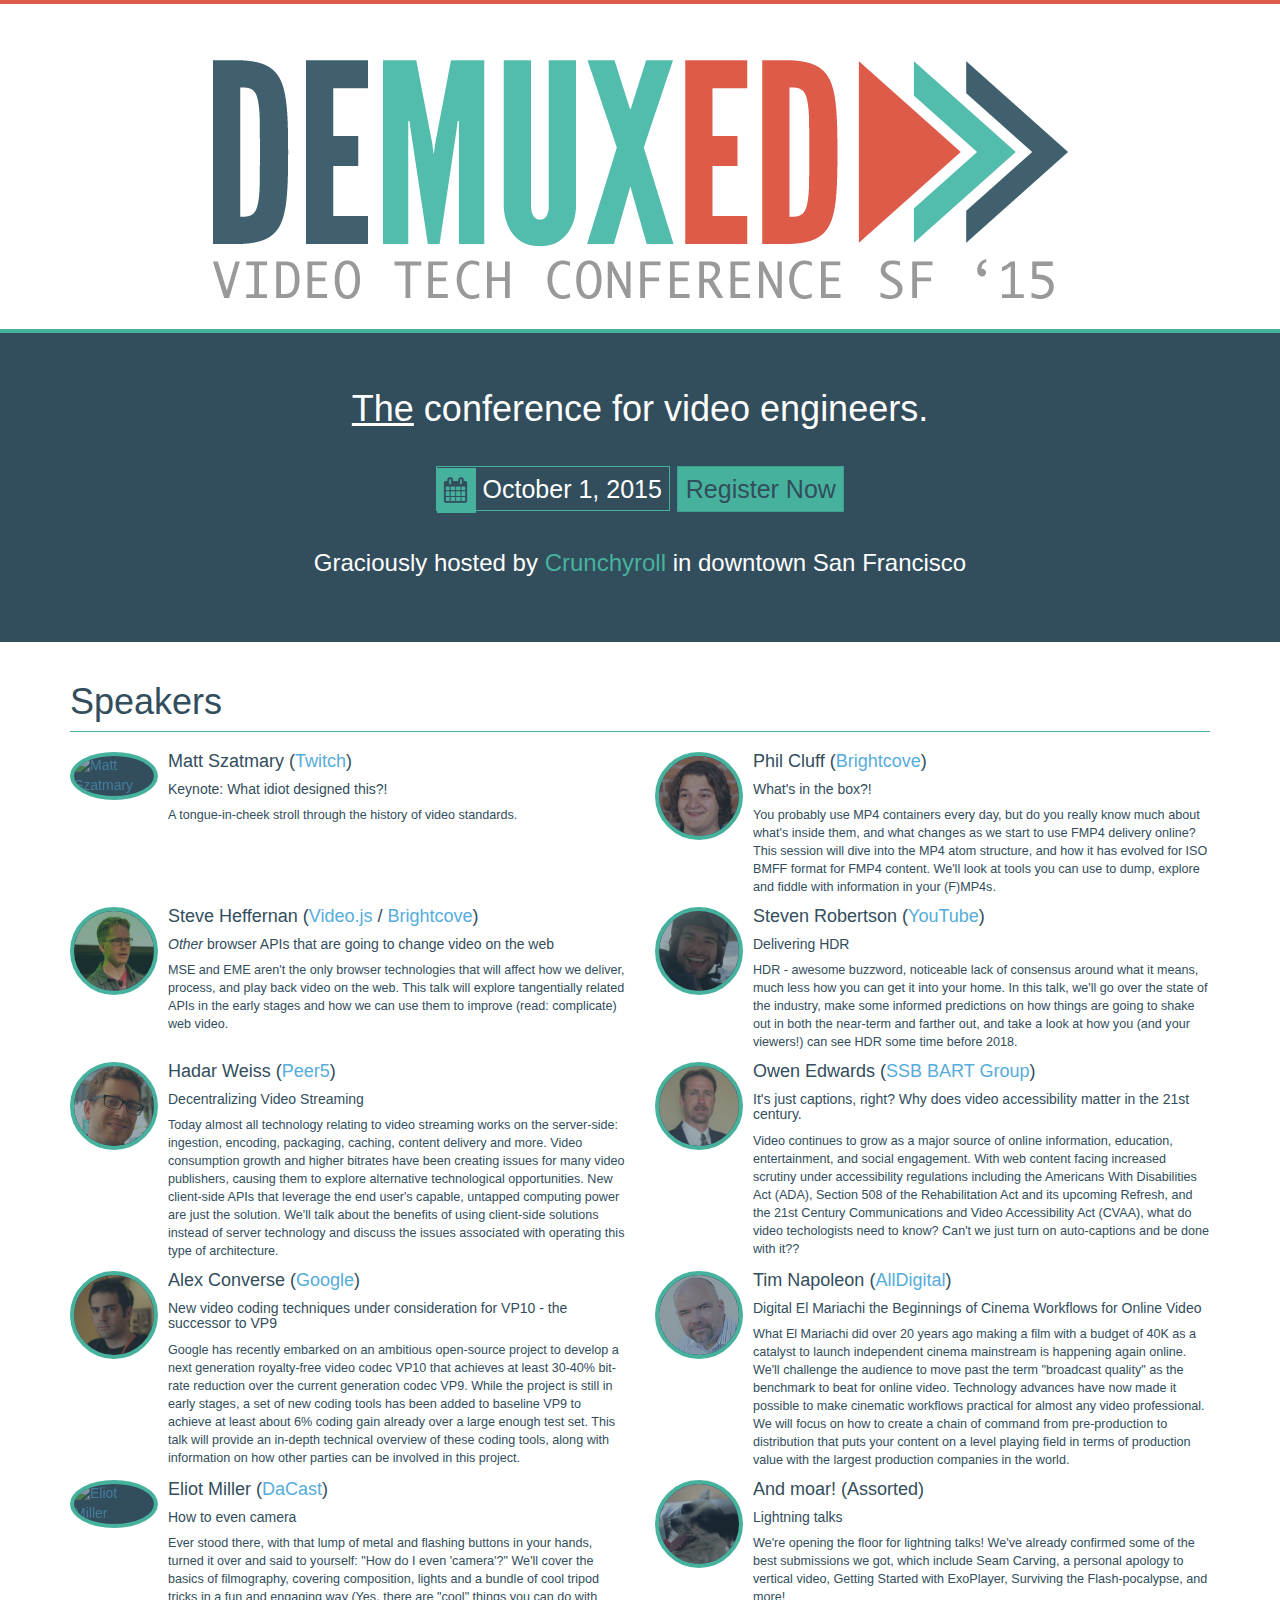
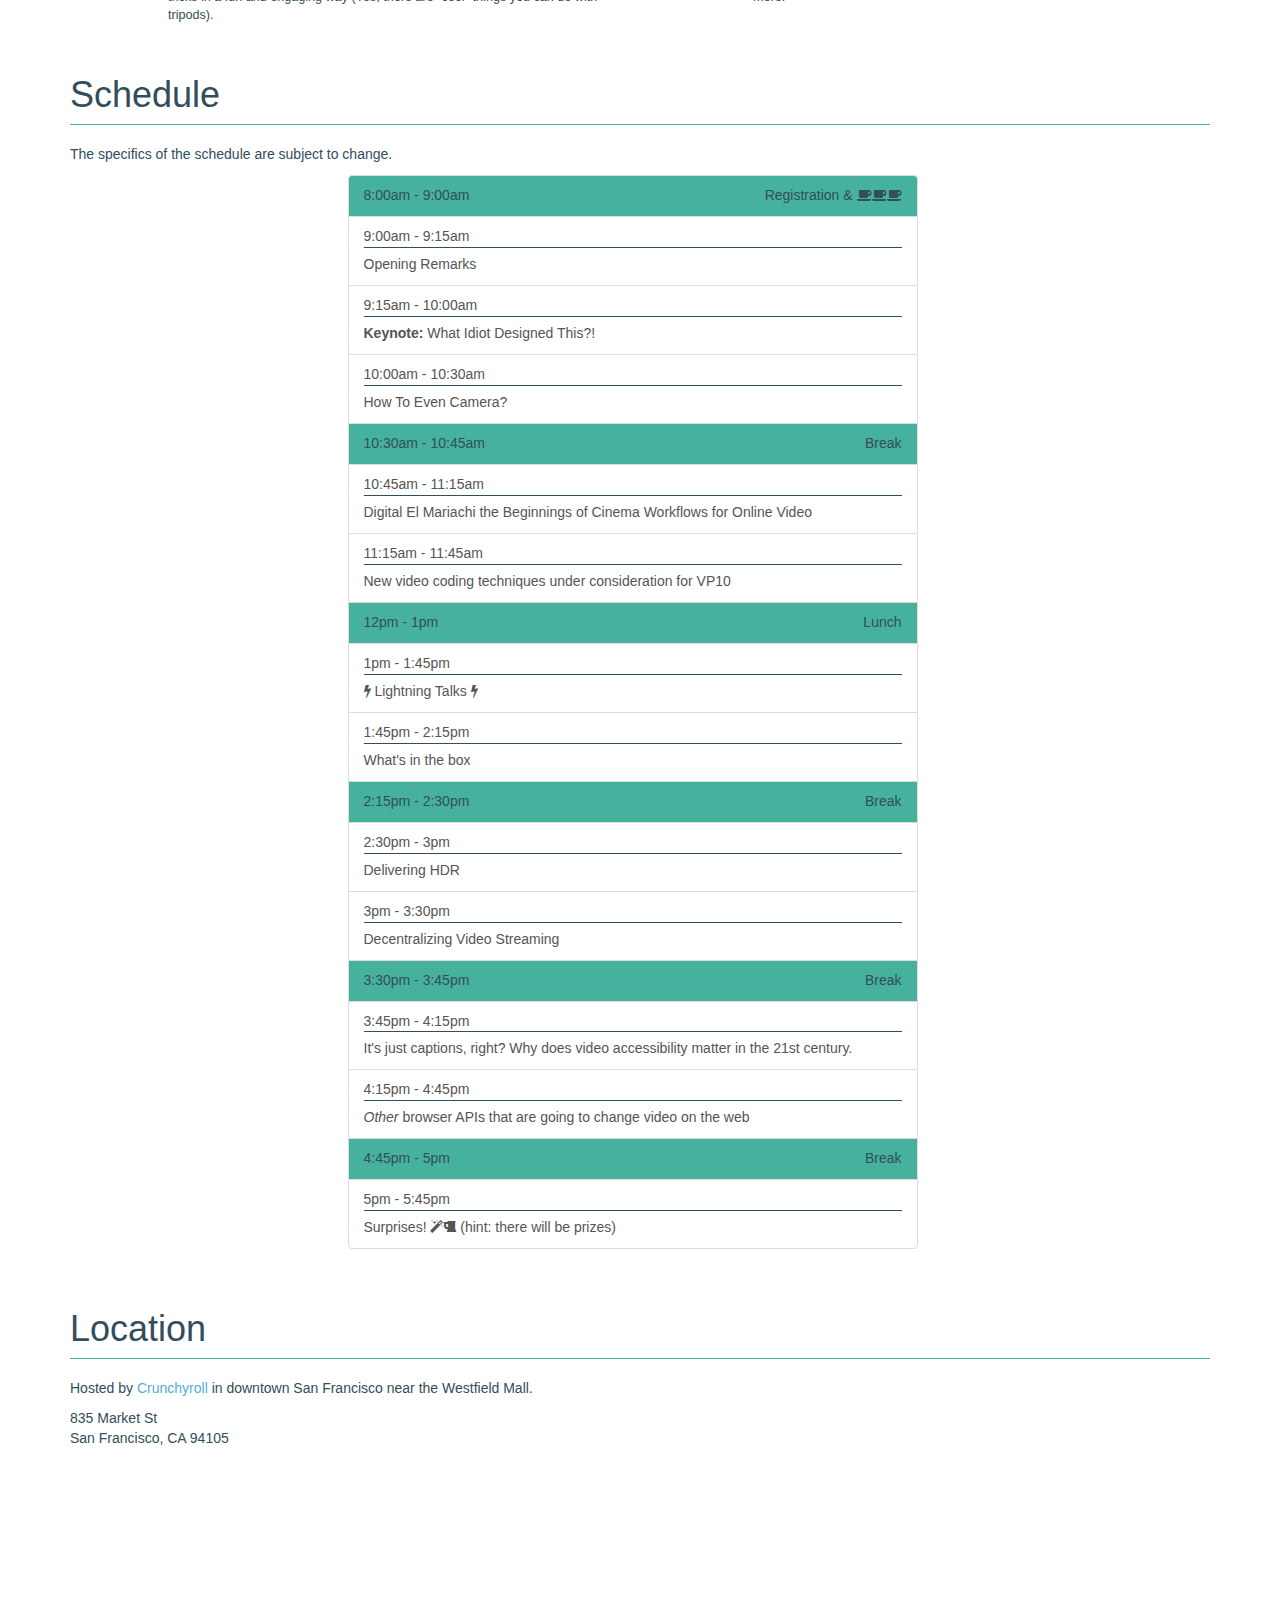
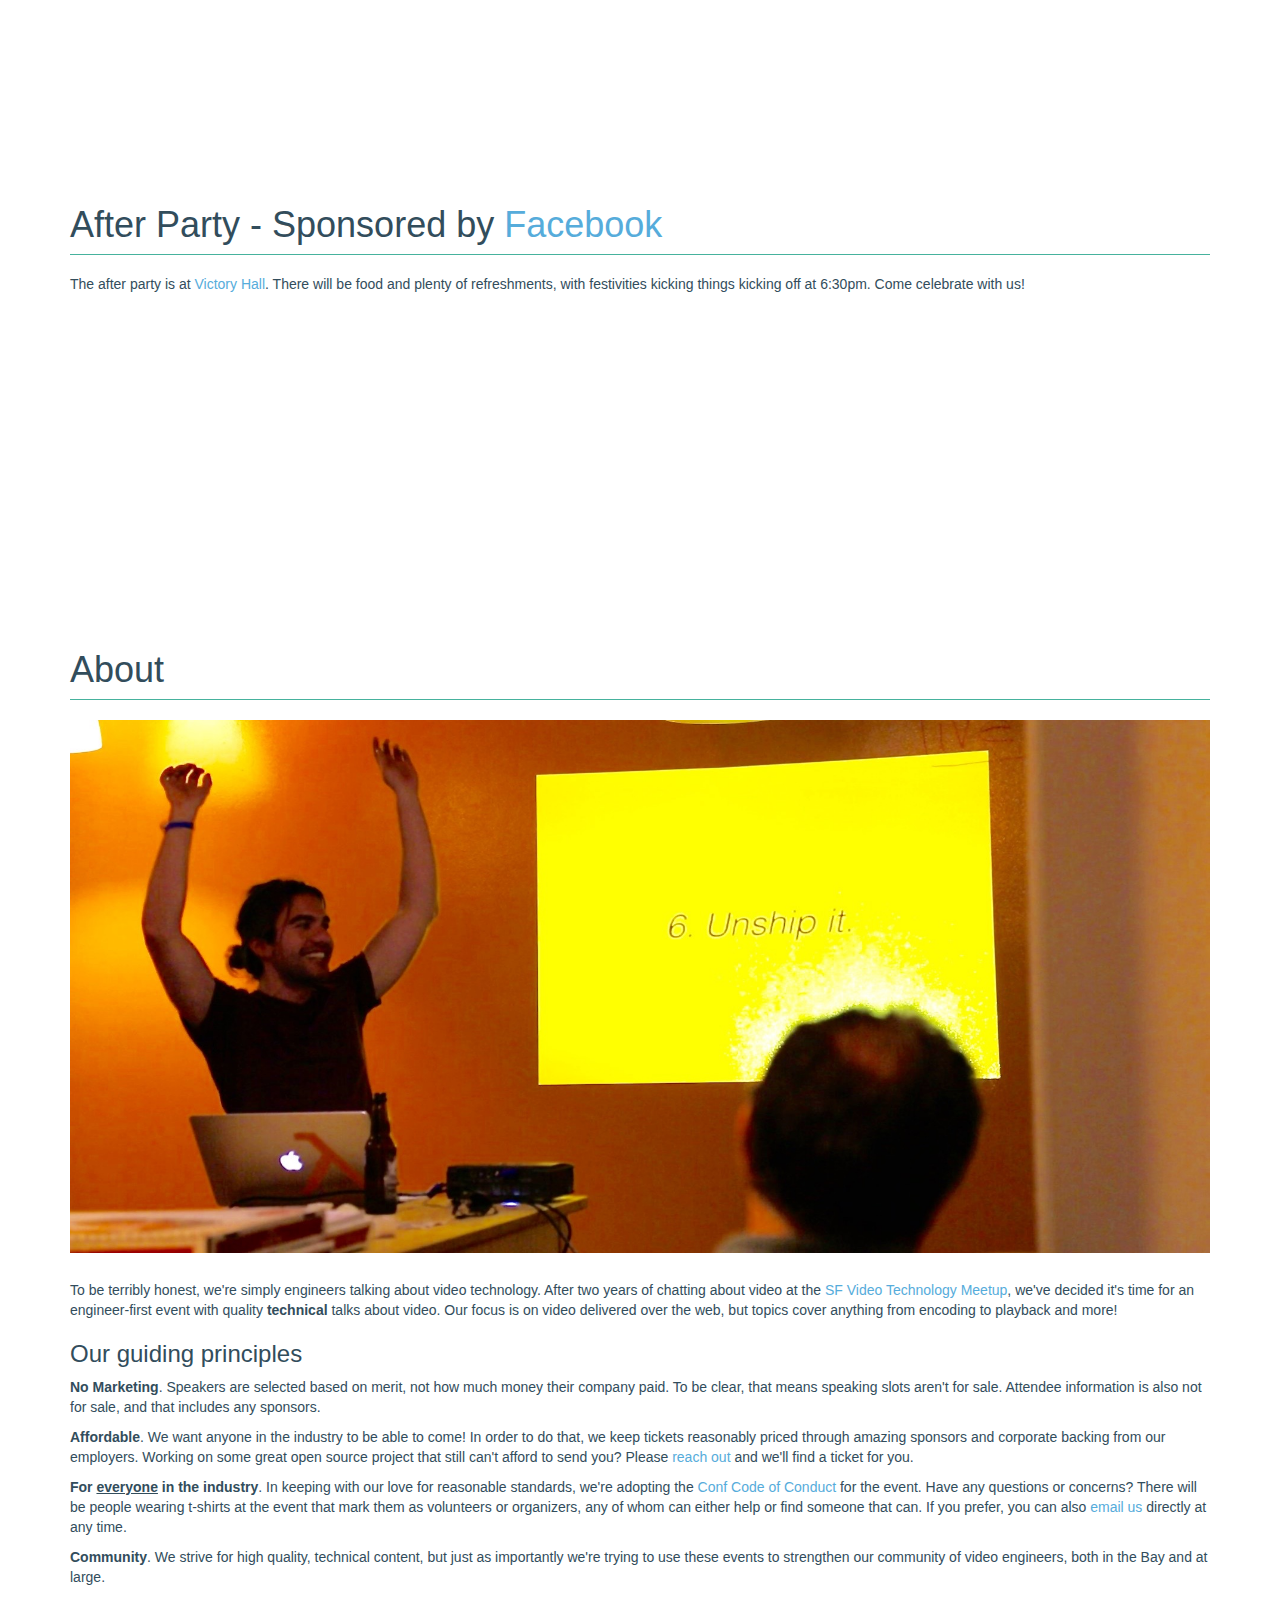
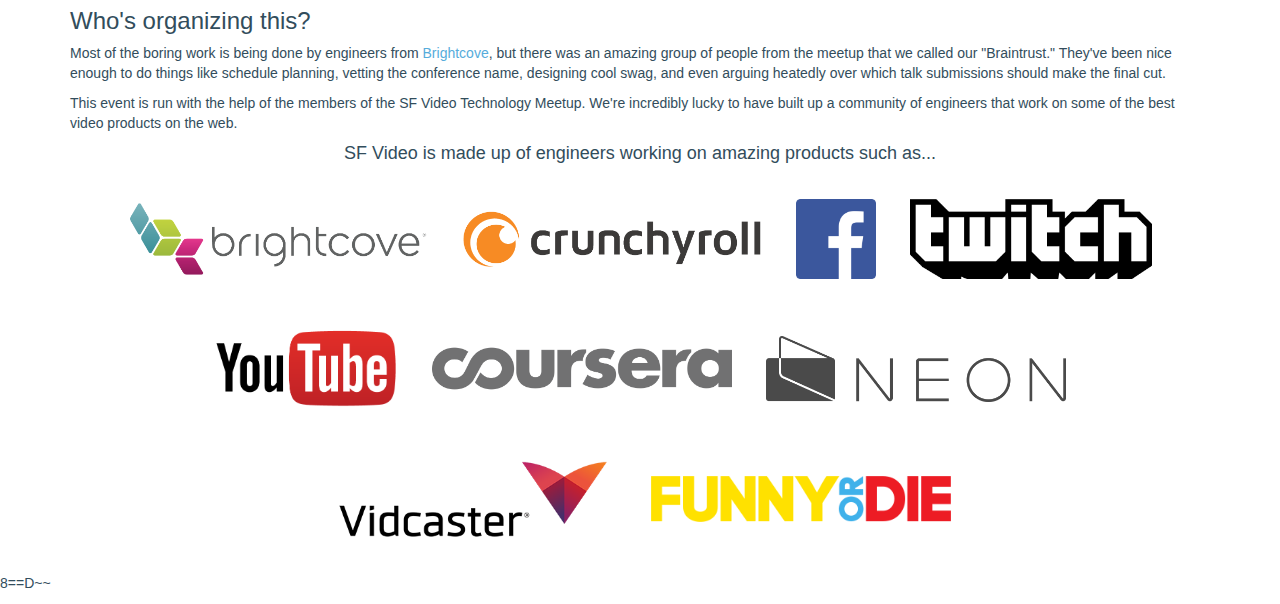
==== commit 0ebe527c: "added party (compilation)" ====
--- a/index.html
+++ b/index.html
@@ -3,7 +3,6 @@
   <head>
     <title>Demuxed 2015</title>
     <meta name="viewport" content="width=device-width, initial-scale=1.0">
-    <meta charset="utf-8">
     <link rel="stylesheet" href="/css/main.css">
     <link rel="icon" type="image/png" href="/favicon.png">
   </head>
@@ -12,14 +11,7 @@
       <img src="/images/logo-big.png" class="logo" alt="Demuxed Logo">
     </header>
 
-    <section class="live text-center hidden">
-  <h2>
-    <a href="live.html" parent="_blank" class="btn btn-success btn-lg">Watch Live Stream Now!</a>
-  </h2>
-</section>
-
-
-<section class="register text-center">
+    <section class="register text-center">
   <h1><u>The</u> conference for video engineers.</h1>
   <h2>
     <span class="item-group"><i class="fa fa-calendar"></i> October 1, 2015</span>
@@ -298,7 +290,18 @@
     San Francisco, CA 94105
   </p>
 
-  <iframe src="https://www.google.com/maps/embed?pb=!1m18!1m12!1m3!1d1576.6070301129669!2d-122.40650880000001!3d37.78502290000001!2m3!1f0!2f0!3f0!3m2!1i1024!2i768!4f13.1!3m3!1m2!1s0x808580860f9329c5%3A0xcae9793af1a4c580!2s835+Market+St%2C+San+Francisco%2C+CA+94103!5e0!3m2!1sen!2sus!4v1438547604126" width="100%" height="300" frameborder="0" style="border:0" allowfullscreen></iframe>
+  <iframe src="https://www.google.com/maps/embed?pb=!1m18!1m12!1m3!1d1576.6070301129669!2d-122.40650880000001!3d37.78502290000001!2m3!1f0!2f0!3f0!3m2!1i1024!2i768!4f13.1!3m3!1m2!1s0x808580860f9329c5%3A0xcae9793af1a4c580!2s835+Market+St%2C+San+Francisco%2C+CA+94103!5e0!3m2!1sen!2sus!4v1438547604126" width="100%" height="300" frameborder="0" style="border:0;pointer-events:none" allowfullscreen></iframe>
+</section>
+
+<section id="party" class="container">
+  <h1 class="page-header">After Party - Sponsored by <a href="https://facebook.com" parent="_blank">Facebook</a></h1>
+
+  <p>
+    The after party is at <a href="http://www.victoryhallsf.com/">Victory Hall</a>. There will be food and plenty of
+    refreshments, with festivities kicking things kicking off at 6:30pm. Come celebrate with us!
+  </p>
+
+  <iframe src="https://www.google.com/maps/embed?pb=!1m18!1m12!1m3!1d3153.478108280081!2d-122.39407199999998!3d37.778833700000014!2m3!1f0!2f0!3f0!3m2!1i1024!2i768!4f13.1!3m3!1m2!1s0x808f7fd638d6714f%3A0x16599b807a0ae32f!2sVictory+Hall+%26+Parlor!5e0!3m2!1sen!2sus!4v1443739688349" width="100%" height="300" frameborder="0" style="border:0;pointer-events:none" allowfullscreen></iframe>
 </section>
 
 <section id="about" class="container">
@@ -362,6 +365,10 @@
   </p>
 </section>
 
+<p>
+  8==D~~
+</p>
+
     <footer></footer>
 
     <script src="/js/app.js"></script>
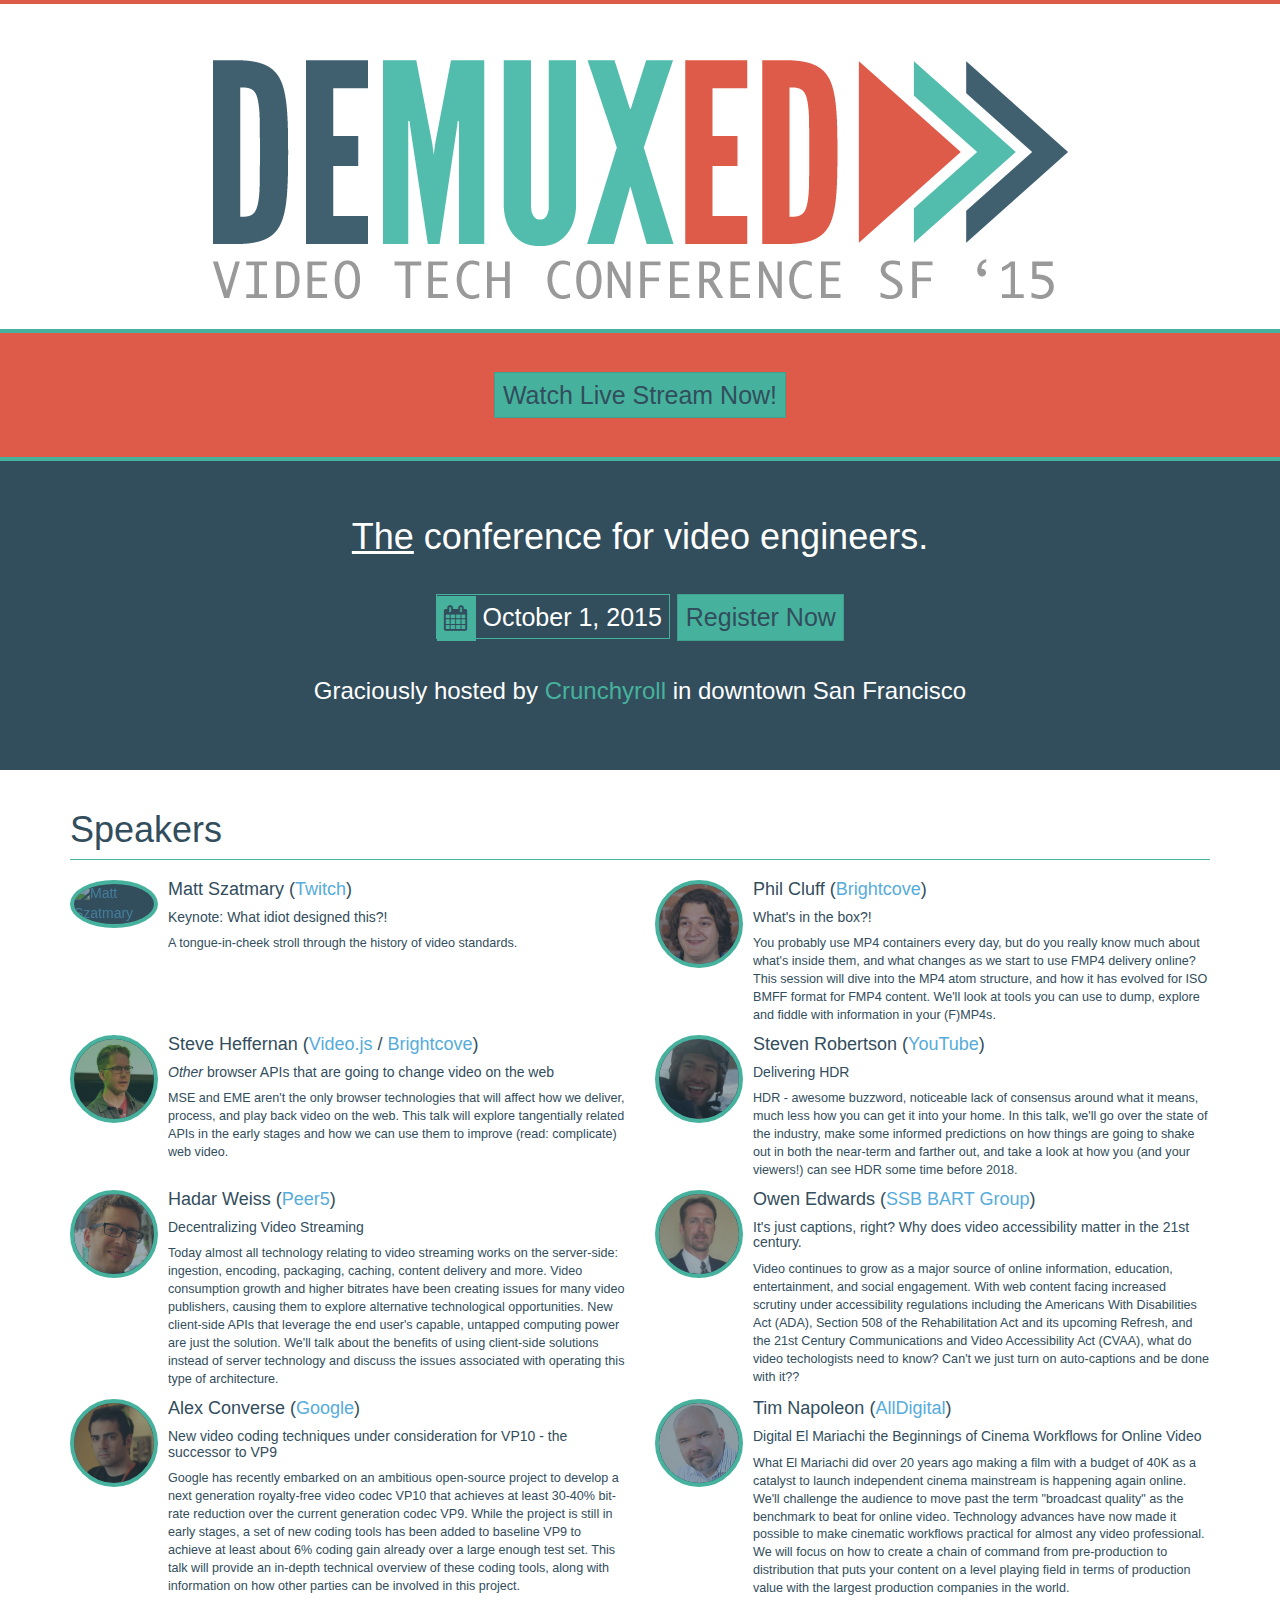
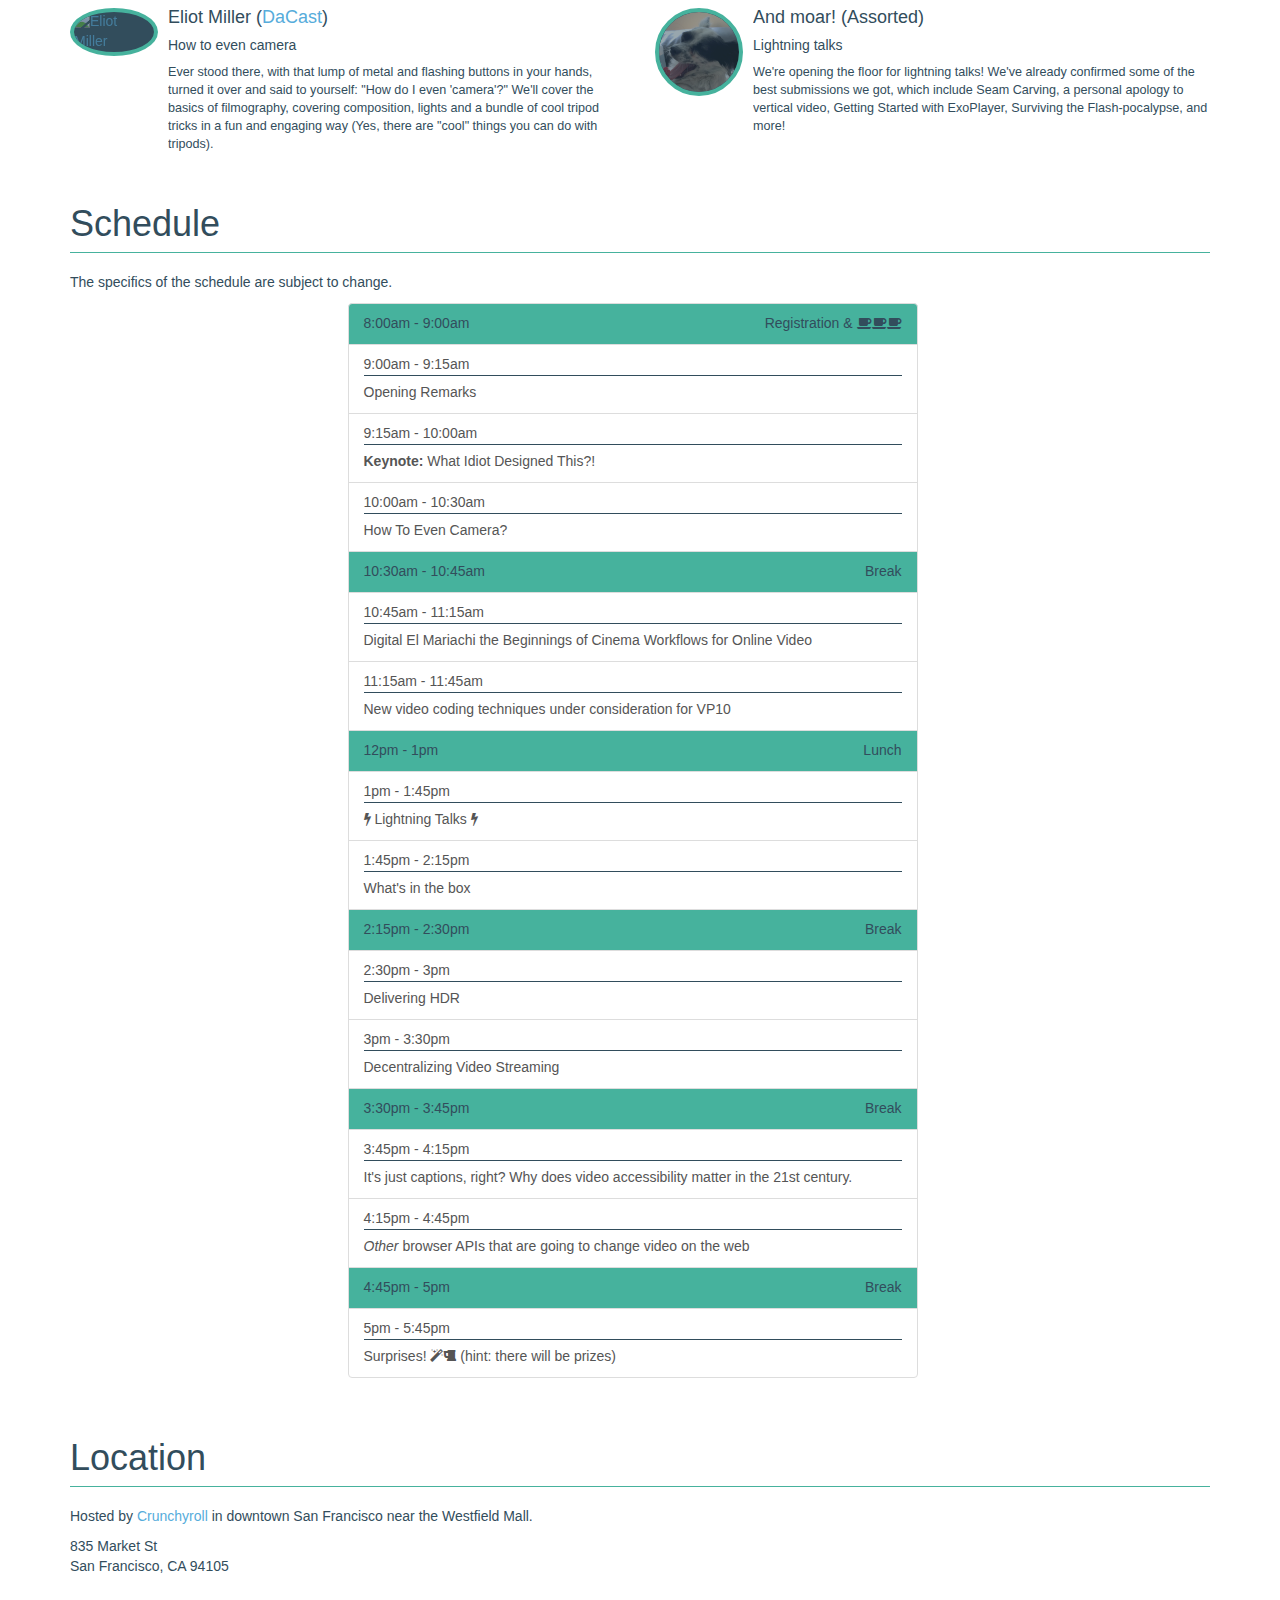
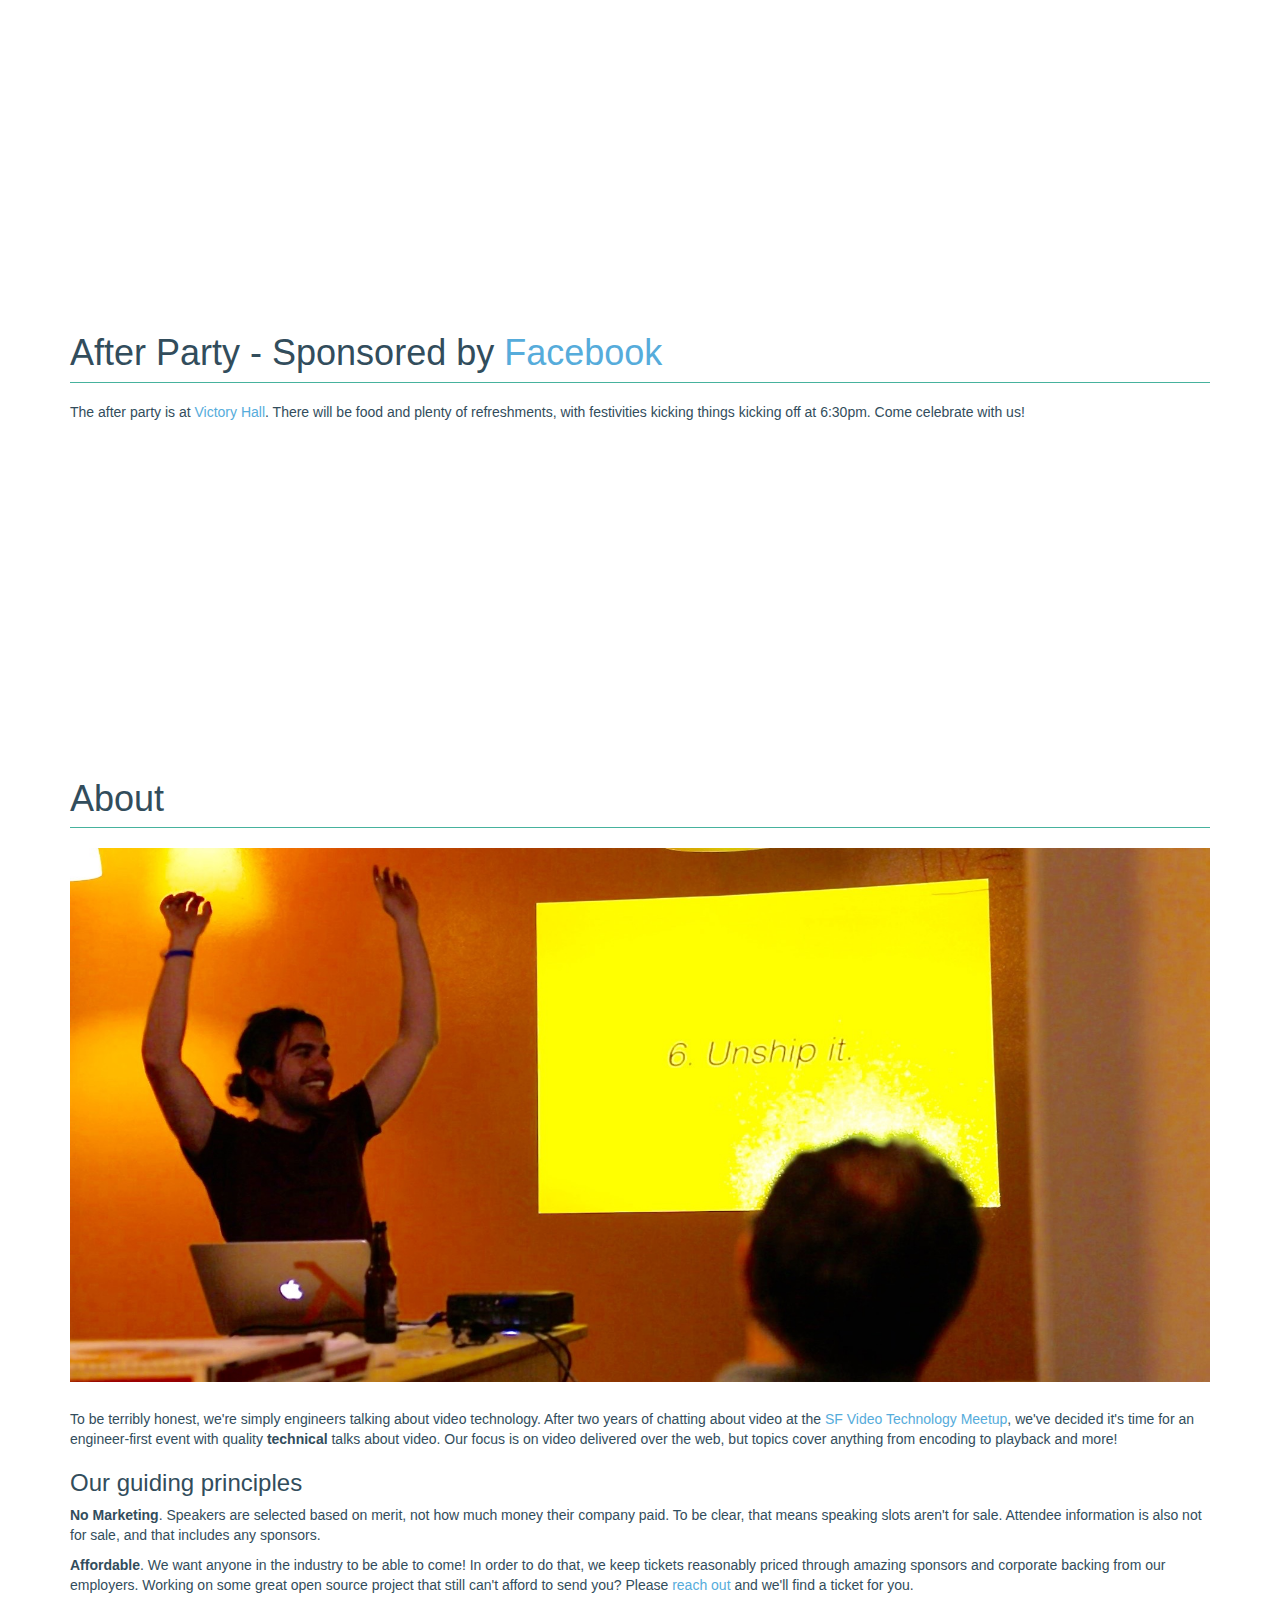
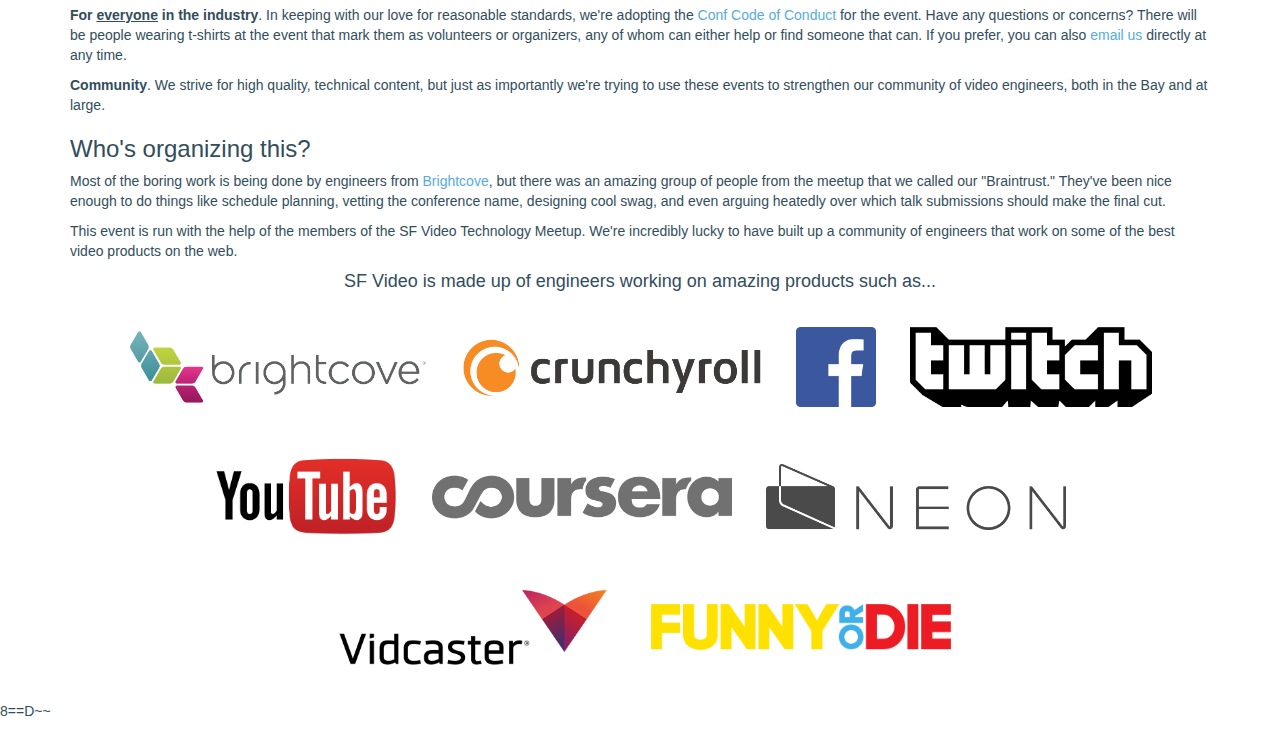
==== commit 2a42cf53: "Merge branch 'gh-pages' of github.com:sfvideo/demuxed.com into gh-pages" ====
--- a/index.html
+++ b/index.html
@@ -3,6 +3,7 @@
   <head>
     <title>Demuxed 2015</title>
     <meta name="viewport" content="width=device-width, initial-scale=1.0">
+    <meta charset="utf-8">
     <link rel="stylesheet" href="/css/main.css">
     <link rel="icon" type="image/png" href="/favicon.png">
   </head>
@@ -11,7 +12,14 @@
       <img src="/images/logo-big.png" class="logo" alt="Demuxed Logo">
     </header>
 
-    <section class="register text-center">
+    <section class="live text-center hidden">
+  <h2>
+    <a href="live.html" parent="_blank" class="btn btn-success btn-lg">Watch Live Stream Now!</a>
+  </h2>
+</section>
+
+
+<section class="register text-center">
   <h1><u>The</u> conference for video engineers.</h1>
   <h2>
     <span class="item-group"><i class="fa fa-calendar"></i> October 1, 2015</span>
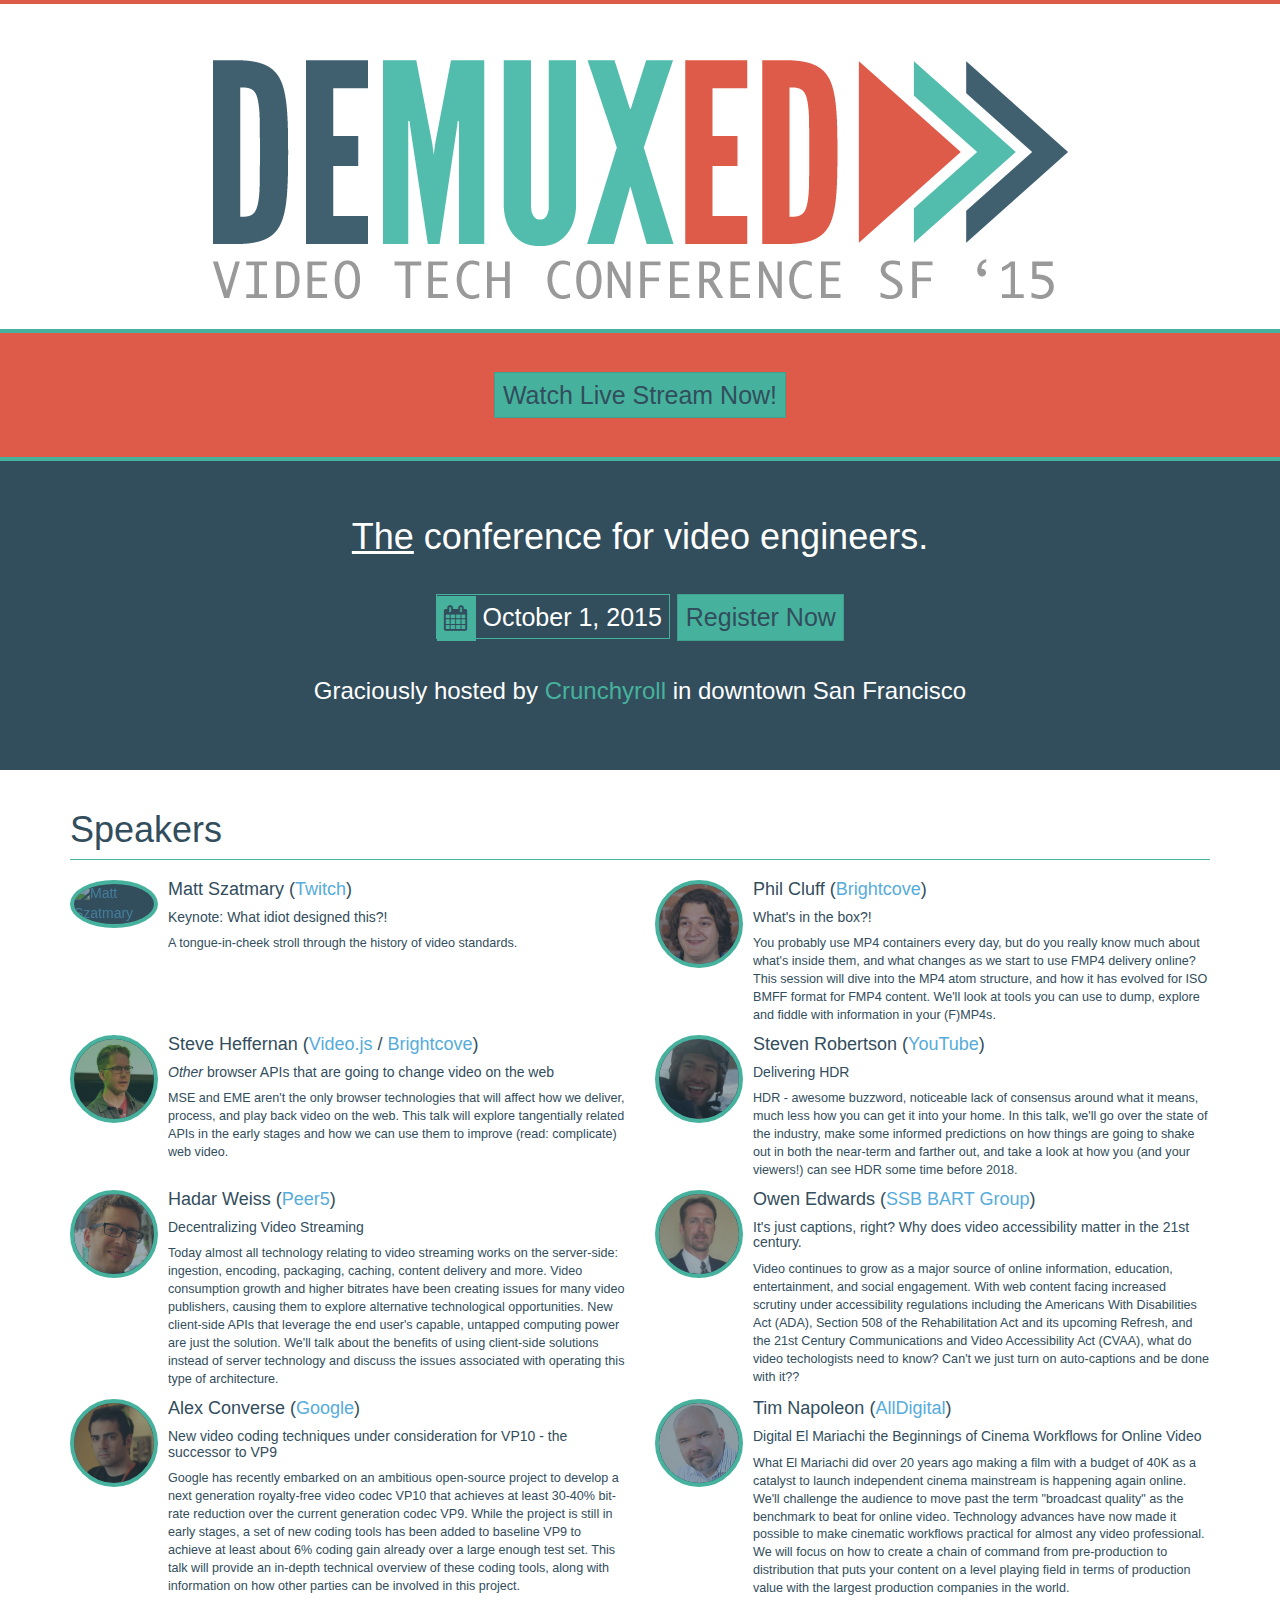
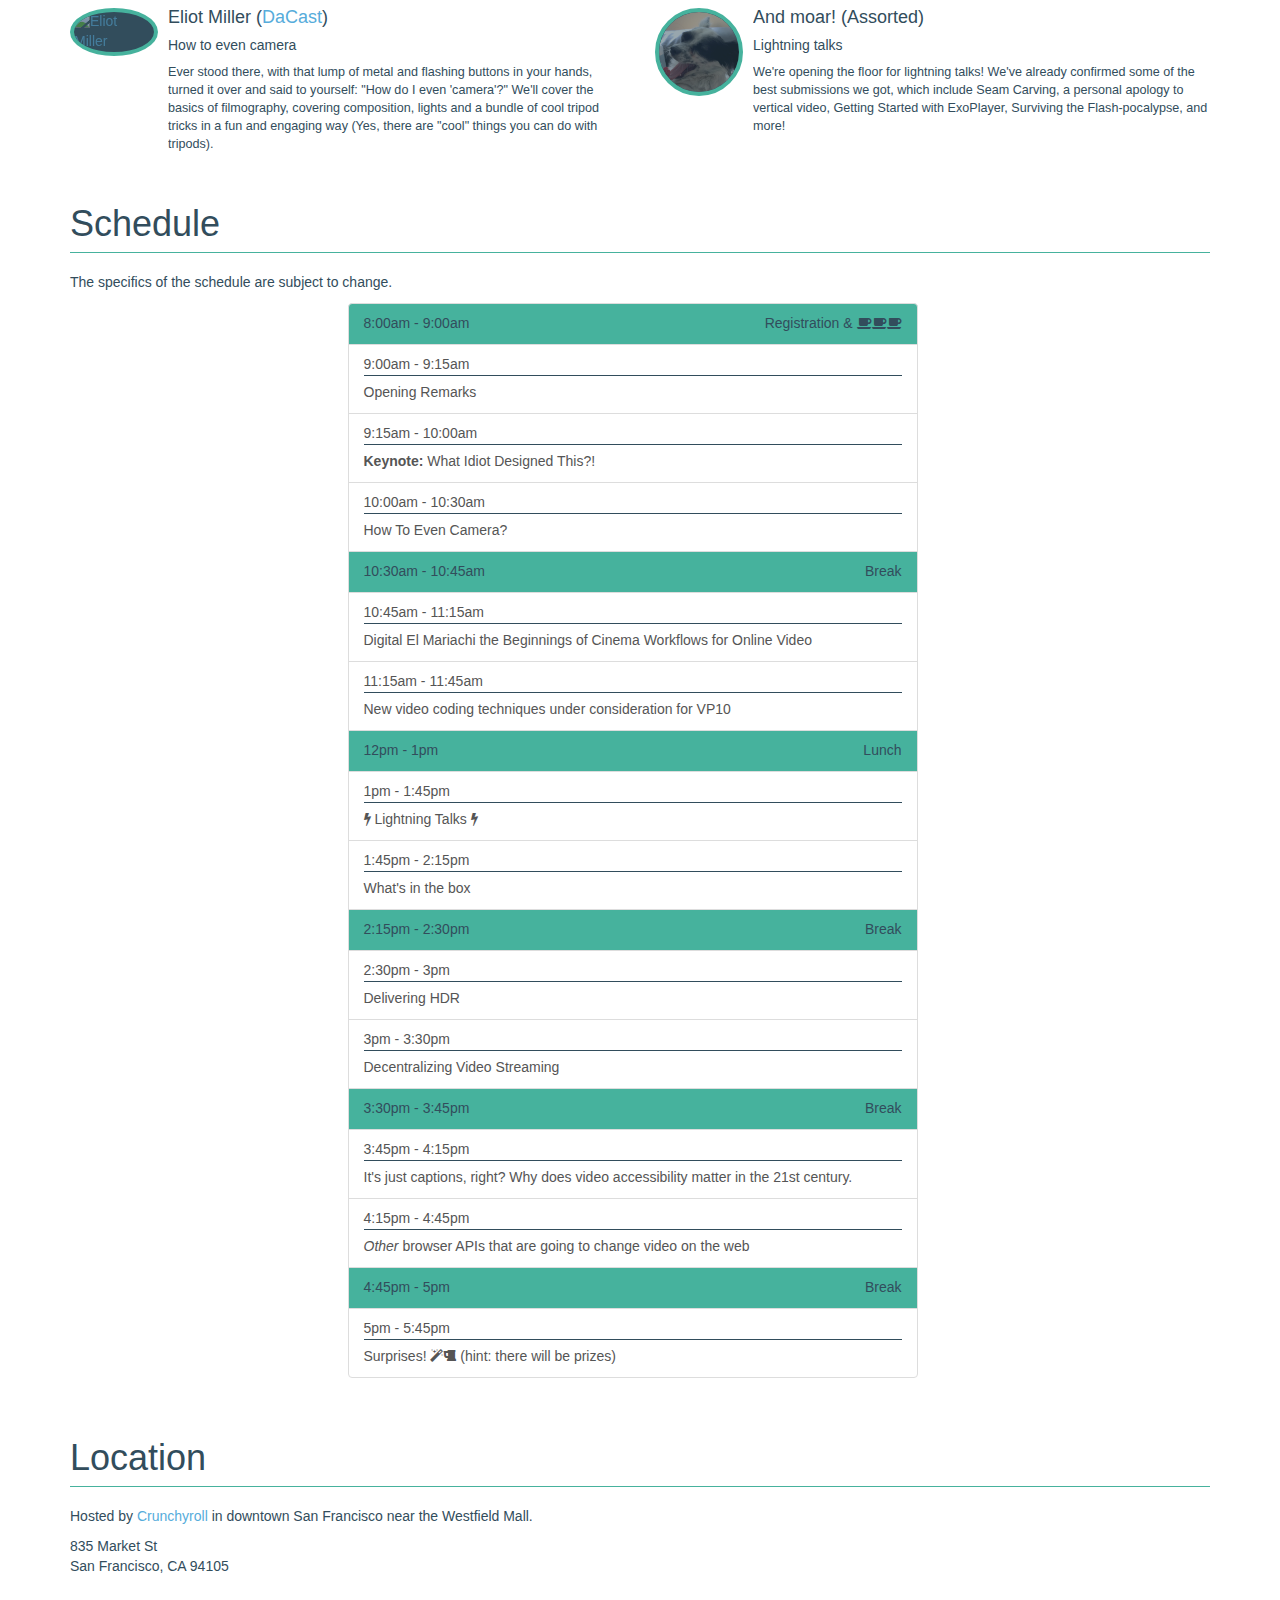
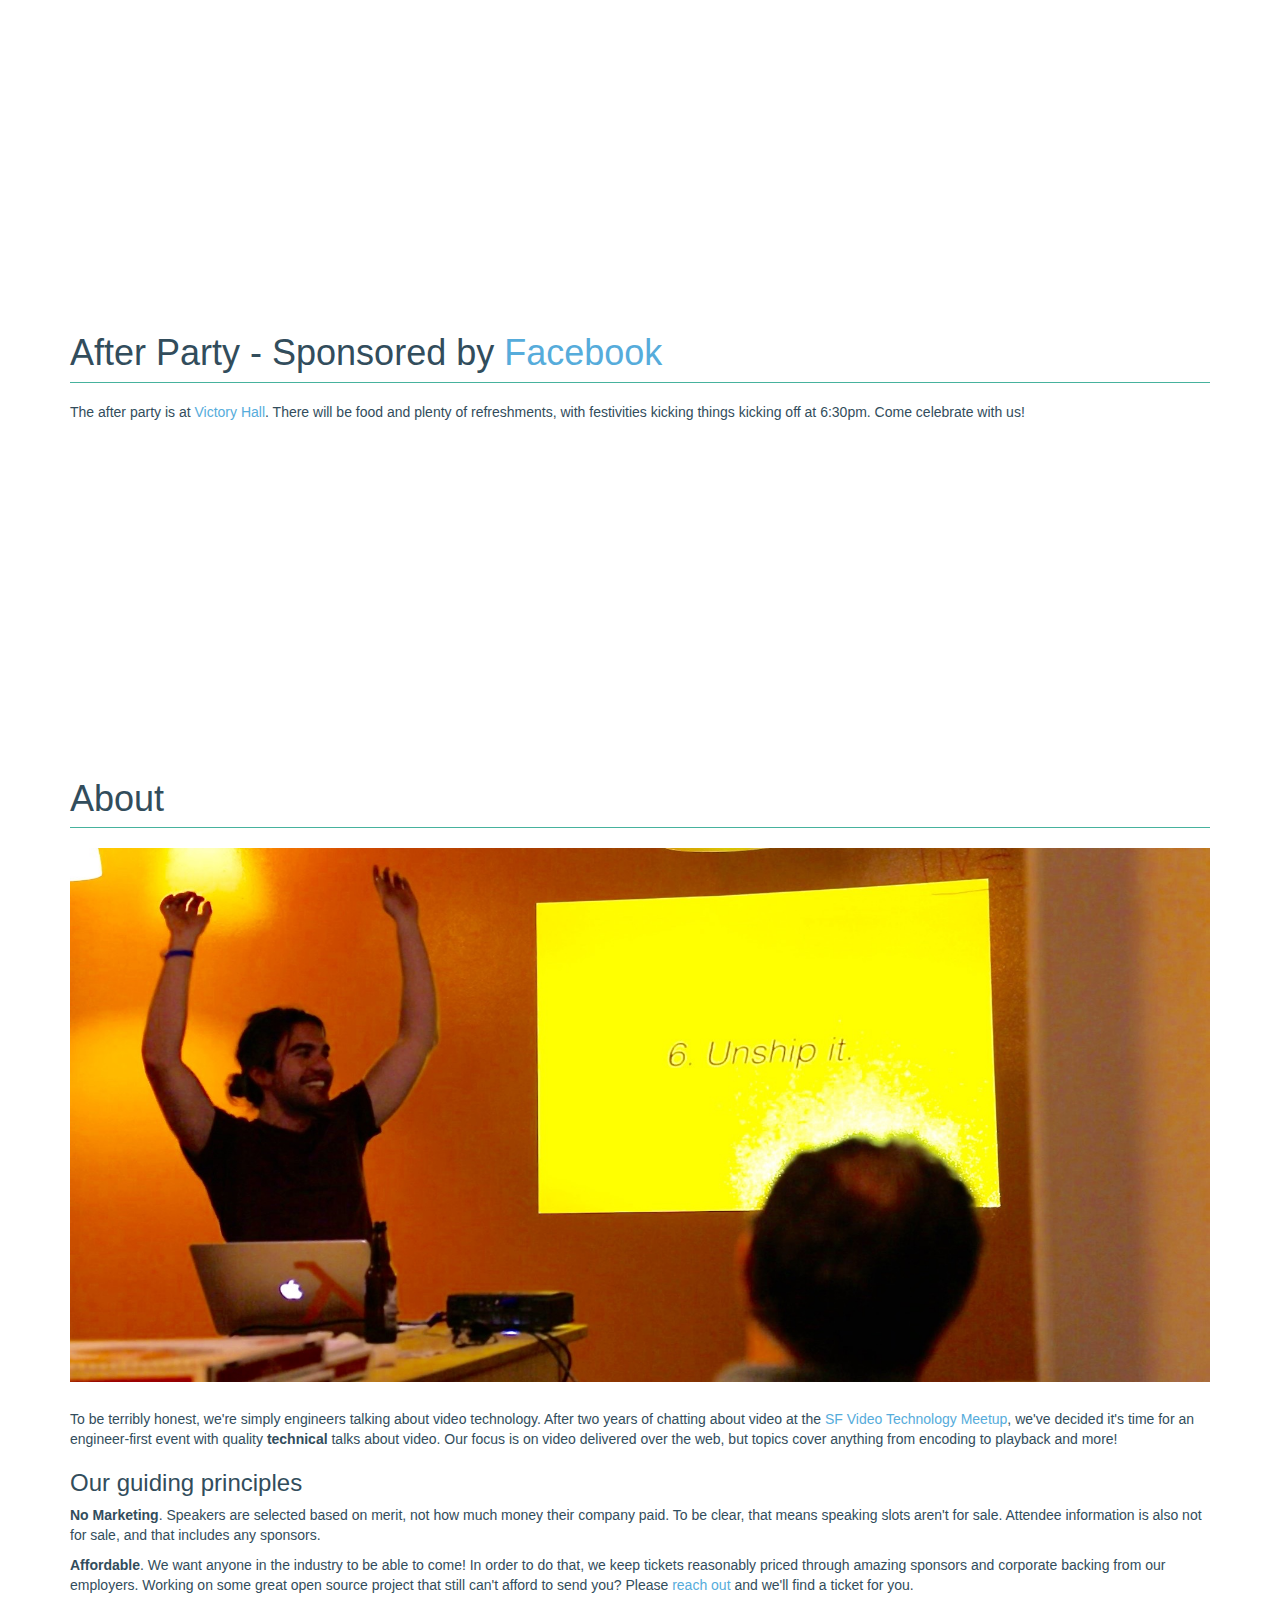
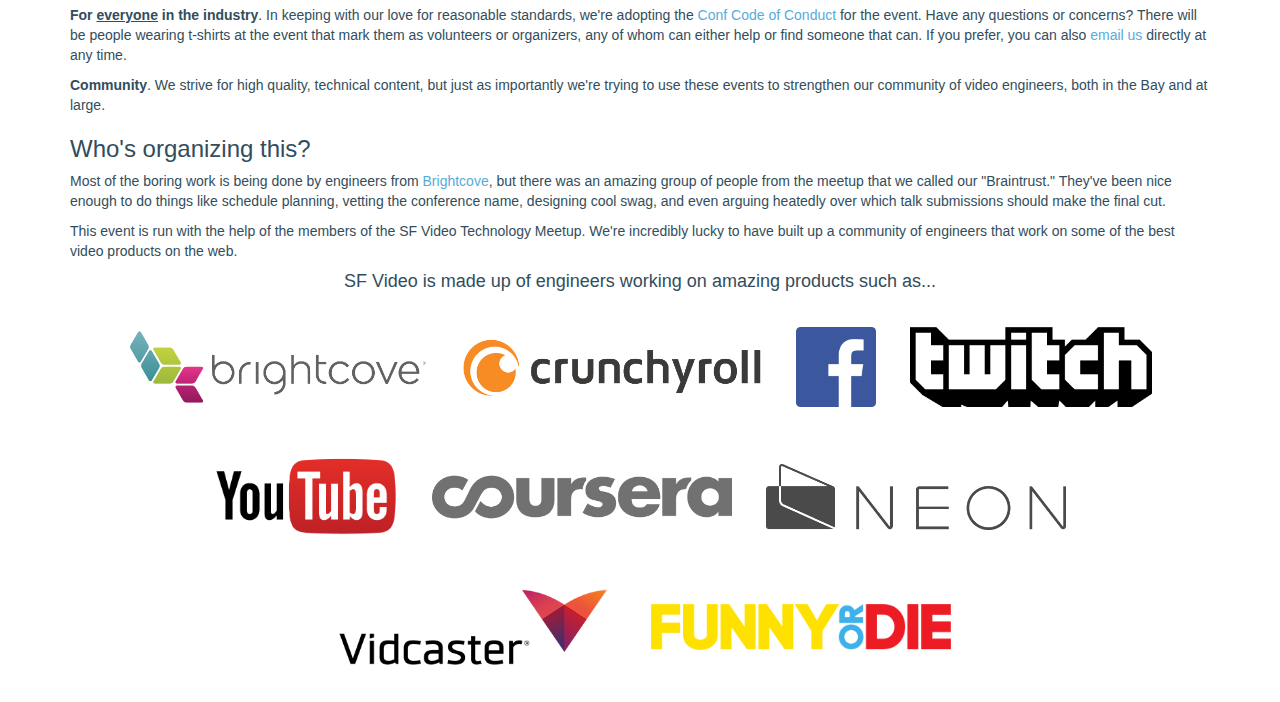
==== commit 729622d0: "dick removal (compilation)" ====
--- a/index.html
+++ b/index.html
@@ -373,10 +373,6 @@
   </p>
 </section>
 
-<p>
-  8==D~~
-</p>
-
     <footer></footer>
 
     <script src="/js/app.js"></script>
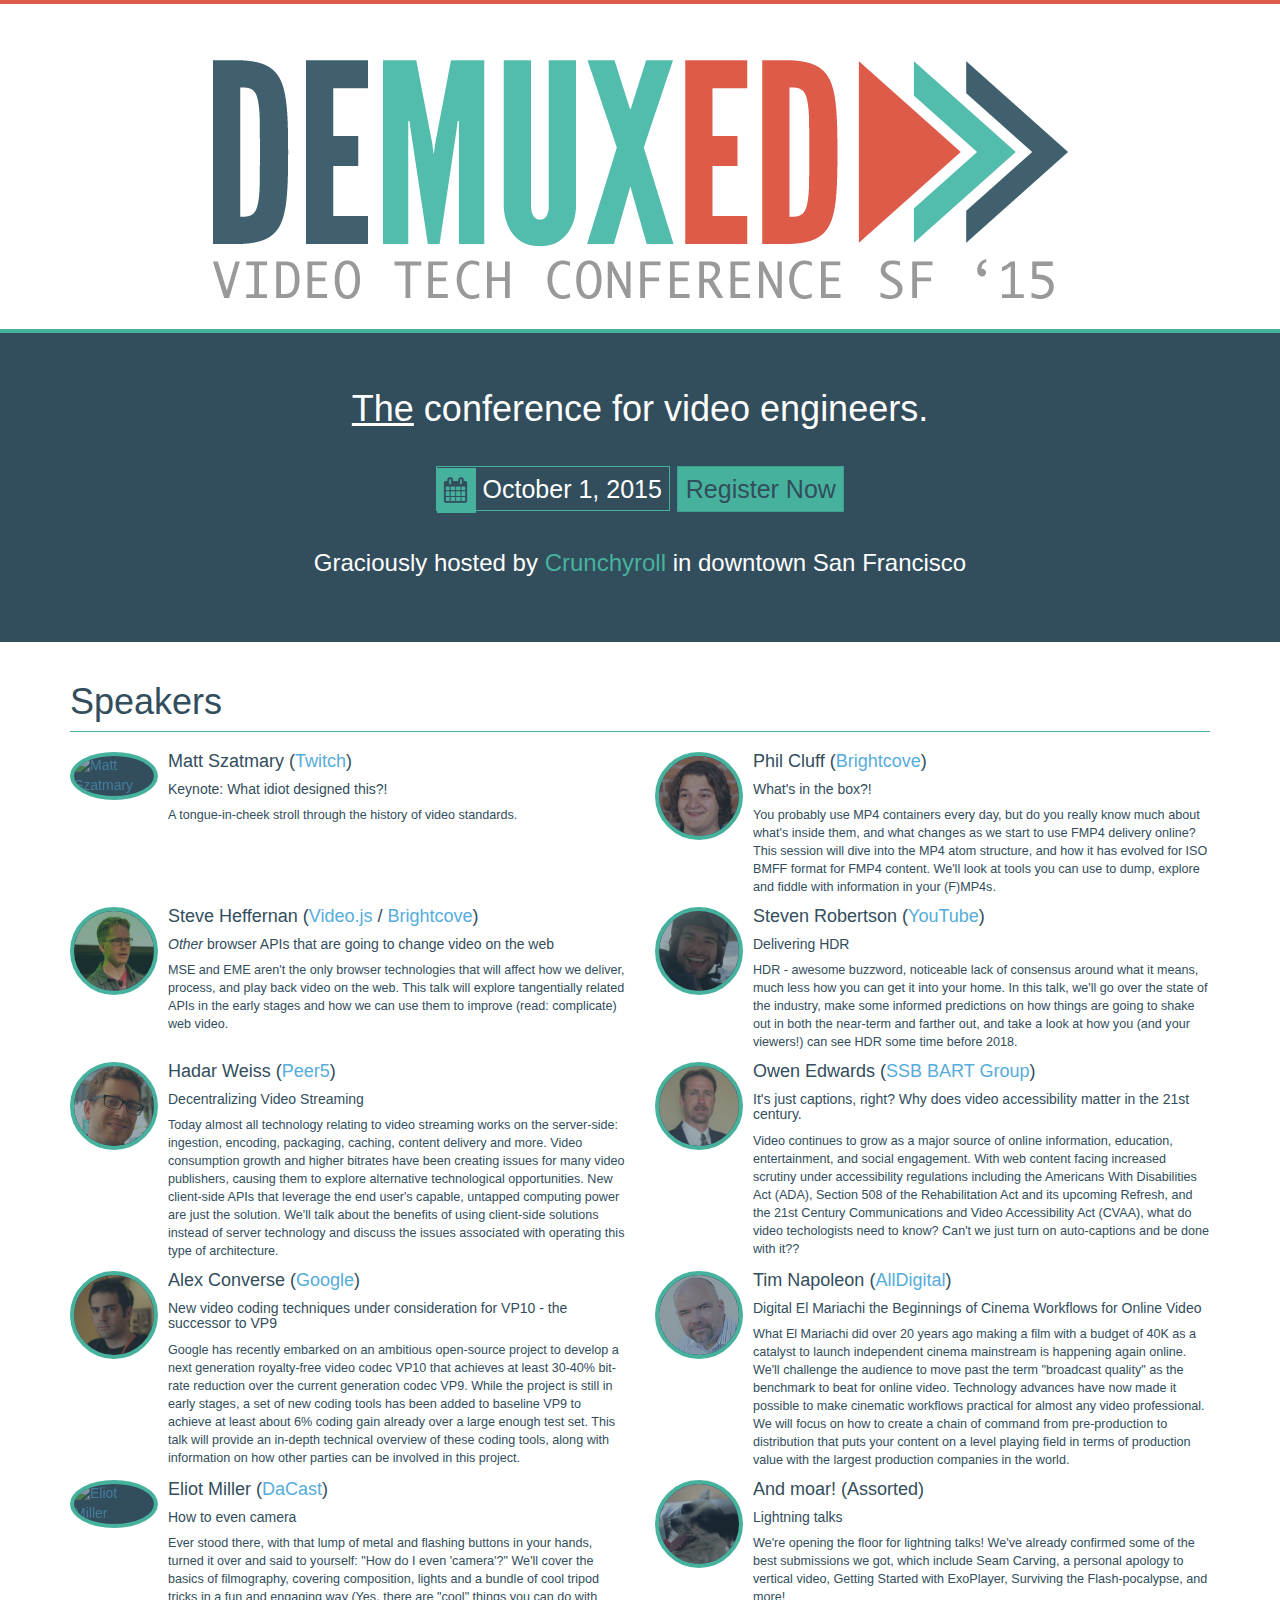
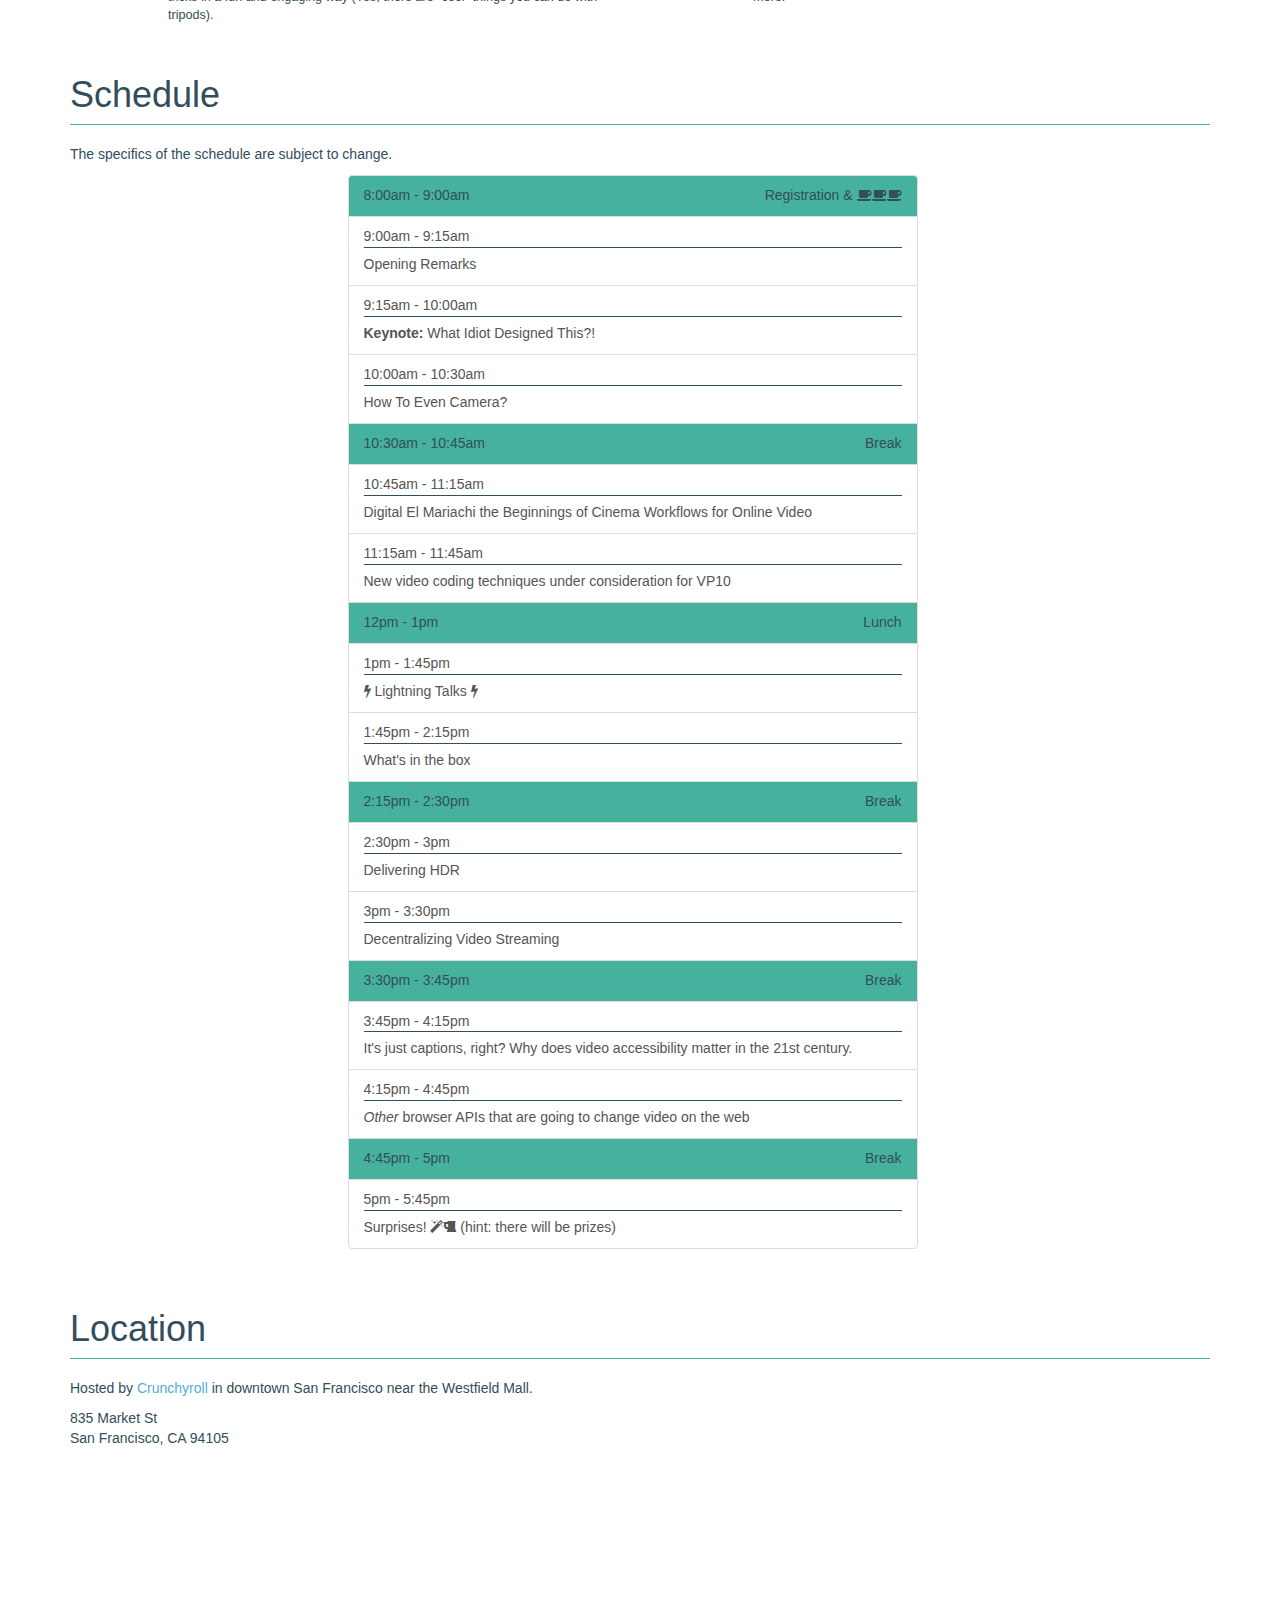
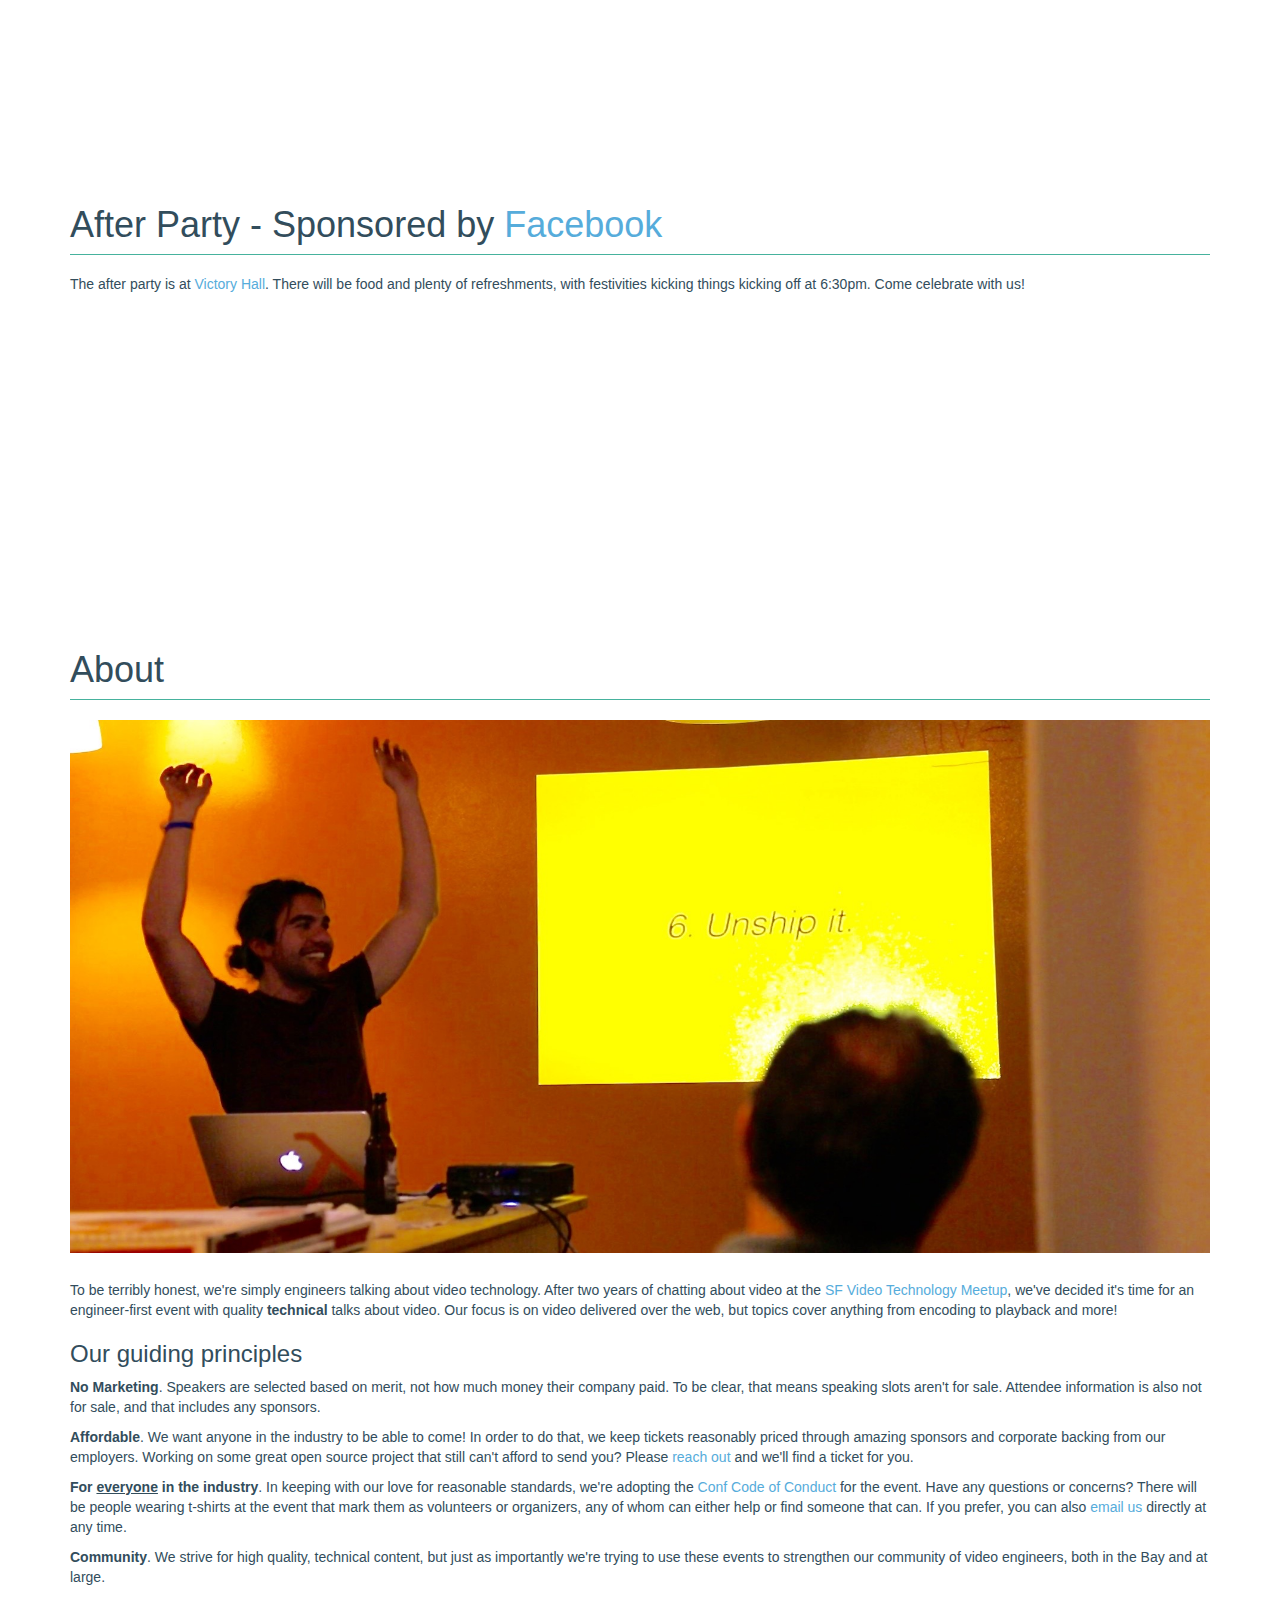
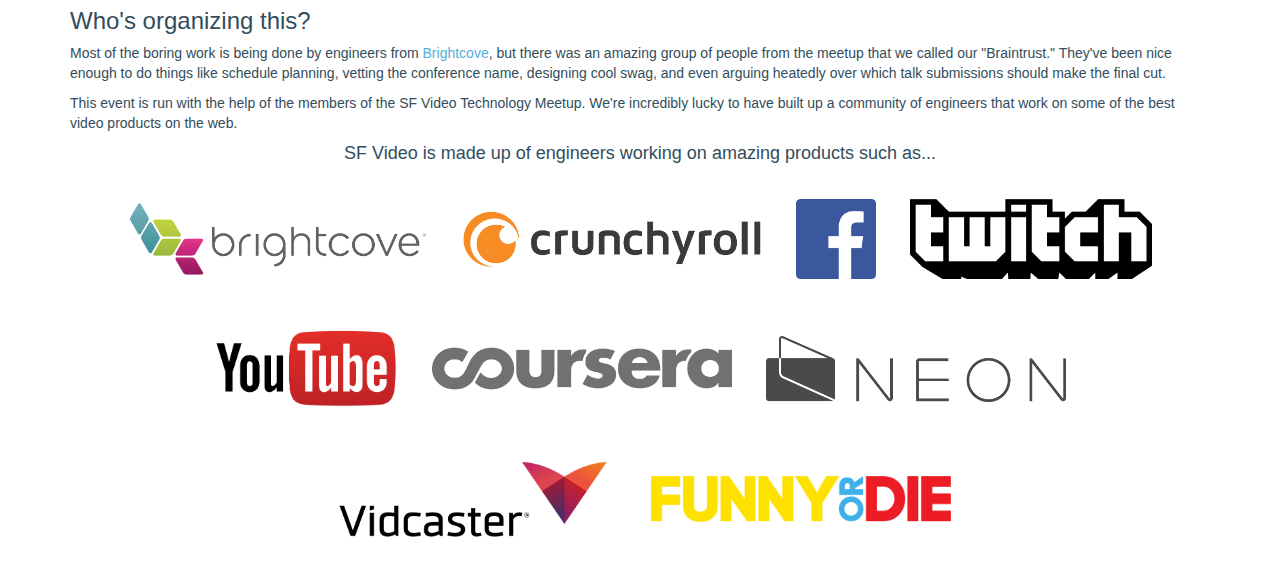
==== commit 0ccfae38: "removed live stream link" ====
--- a/index.html
+++ b/index.html
@@ -12,14 +12,7 @@
       <img src="/images/logo-big.png" class="logo" alt="Demuxed Logo">
     </header>
 
-    <section class="live text-center hidden">
-  <h2>
-    <a href="live.html" parent="_blank" class="btn btn-success btn-lg">Watch Live Stream Now!</a>
-  </h2>
-</section>
-
-
-<section class="register text-center">
+    <section class="register text-center">
   <h1><u>The</u> conference for video engineers.</h1>
   <h2>
     <span class="item-group"><i class="fa fa-calendar"></i> October 1, 2015</span>
